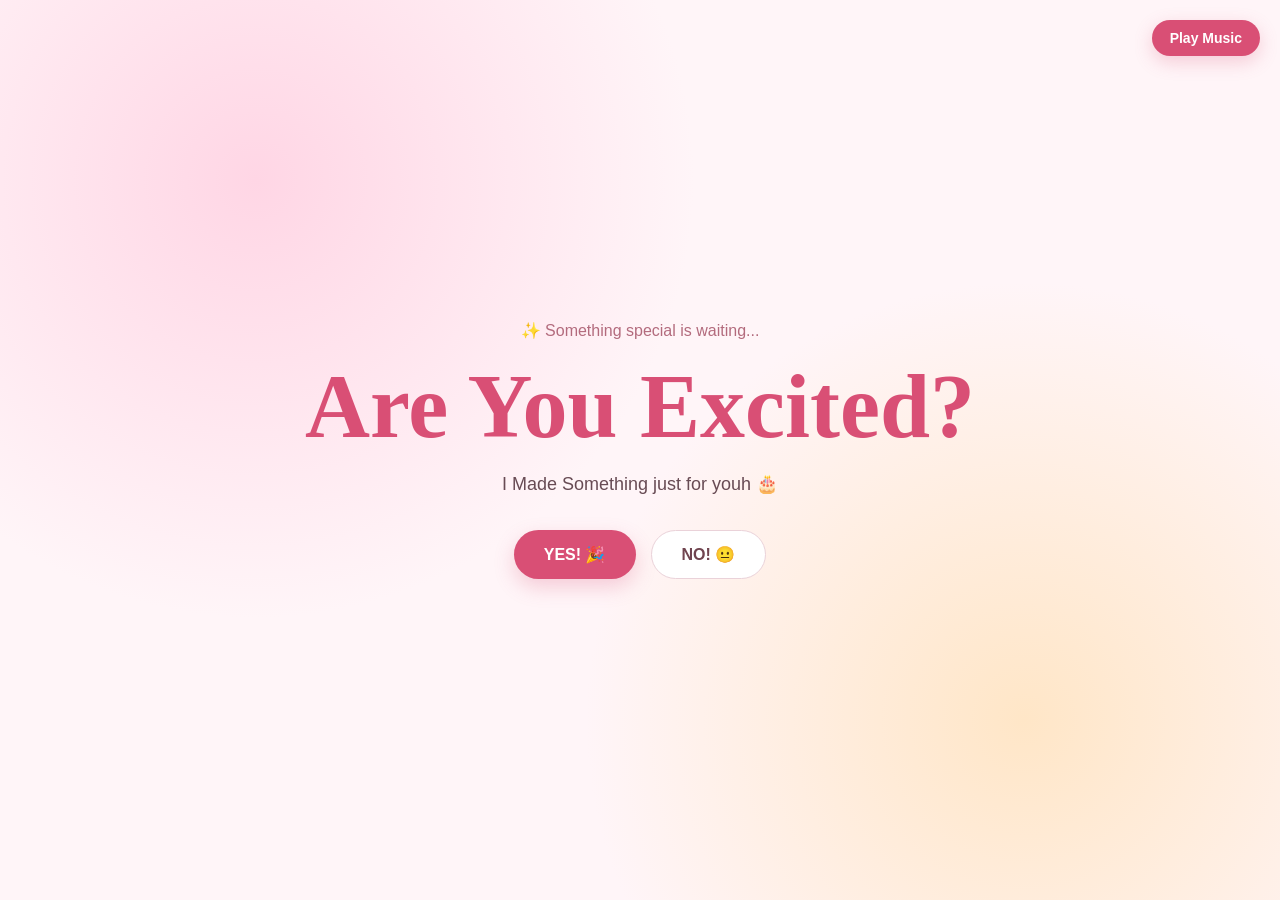
==== html/index.html @ 4cb06261 "Now all the fixxing is done just now work on the working and the problemes" ====
<!DOCTYPE html>
<html lang="en">
<head>
    <meta charset="UTF-8">
    <meta name="viewport" content="width=device-width, initial-scale=1.0">

    <title>Birthday Website 🎂</title>

    <link rel="stylesheet" href="../css/styles.css">
</head>

<body>

    <div class="site-profile">
        <img src="../Imgs/profile.jpg" alt="Profile">
    </div>

    <button id="musicButton">
        Play Music
    </button>

    <div class="intro-screen" id="introScreen">

        <div class="intro-content">

            <p class="intro-small">
                ✨ Something special is waiting...
            </p>

            <h1>
                Are You Excited?
            </h1>

            <p class="intro-question">
                I Made Something just for youh 🎂
            </p>

            <div class="intro-buttons">

                <button id="yesButton">
                    YES! 🎉
                </button>

                <button id="noButton">
                    NO! 😐
                </button>

            </div>

        </div>

    </div>

    <script src="../js/intro.js"></script>

</body>
</html>
---- css/styles.css ----
* {
    margin: 0;
    padding: 0;
    box-sizing: border-box;
}

html {
    scroll-behavior: smooth;
}

body {
    overflow: hidden;
    font-family: Arial, sans-serif;
    color: #392532;

    background:
        radial-gradient(
            circle at 20% 20%,
            rgba(255, 170, 205, .35),
            transparent 30%
        ),
        radial-gradient(
            circle at 80% 30%,
            rgba(190, 170, 255, .3),
            transparent 30%
        ),
        linear-gradient(
            135deg,
            #fff0f7,
            #f4eaff,
            #ffe8f1
        );
}

body.intro-active {
    overflow: hidden;
}

#musicButton {
    position: fixed;

    top: 20px;
    right: 20px;

    z-index: 20000;
    border: none;
    padding: 10px 18px;

    border-radius: 25px;
    background: #d94f75;
    color: white;

    font-size: 14px;
    font-weight: 600;

    cursor: pointer;

    box-shadow: 0 6px 18px rgba(217, 79, 117, 0.25);
    transition:
        transform 0.2s ease,
        background 0.2s ease;
}

#musicButton:hover {
    transform: translateY(-2px);
    background: #c83f65;
}

#musicButton:active {
    transform: scale(0.95);
}

.intro-screen {
    position: fixed;
    inset: 0;
    z-index: 10000;
    overflow: hidden;

    display: flex;
    justify-content: center;
    align-items: center;

    text-align: center;

    background:
        radial-gradient(circle at 20% 20%, #ffd6e5, transparent 35%),
        radial-gradient(circle at 80% 80%, #ffe6c7, transparent 35%),
        #fff5f8;

    transition: opacity 0.8s ease,
        visibility 0.8s ease;
}

.intro-content {
    width: min(90%, 700px);

    animation: introAppear 1.2s ease;
}

.intro-small {
    color: #b36b7d;
    font-size: 16px;
    margin-bottom: 15px;
}

.intro-content h1 {
    font-family: Georgia, Serif;
    font-size: clamp(50px, 9vw, 90px);
    color: #d94f75;
    margin-bottom: 15px;
}

.intro-question {
    font-size: 18px;
    color: #684b54;
    margin-bottom: 35px;
}

.intro-buttons {
    display: flex;
    justify-content: center;
    gap: 15px;
}

.intro-buttons button {
    border: none;
    padding: 14px 30px;

    border-radius: 30px;

    font-size: 16px;
    font-weight: 600;

    cursor: pointer;

    transition: transform 0.25s ease,
        box-shadow 0.25s ease;
}

#yesButton {
    background: #d94f75;
    color: white;
    box-shadow: 0 8px 20px rgba(217, 79, 117, 0.25);
}

#noButton {
    max-width: calc(100vw - 40px);
    box-sizing: border-box;
    white-space: normal;
    background: white;
    color: #70444f;
    border: 1px solid #ead2d9;
    transition:
        left 0.25s ease,
        top 0.25s ease,
        transform 0.2s ease;
}

#noButton.angry {
    animation: angryShake 0.35s ease;
}

@keyframes angryShake {
    0% {
        transform: rotate(0deg);
    }

    25% {
        transform: rotate(-8deg);
    }

    50% {
        transform: rotate(8deg);
    }

    75% {
        transform: rotate(-6deg);
    }

    100% {
        transform: rotate(0deg);
    }
}

.intro-buttons button:hover {
    transform: translateY(-4px);
}

.intro-hidden {
    opacity: 0;
    visibility: hidden;
    pointer-events: none;
}

@keyframes introAppear {
    from {
        opacity: 0;
    }

    to {
        opacity: 1;
    }
}

.site-profile {
    position: fixed;
    top: 20px;
    left: 20px;

    width: 80px;
    height: 80px;

    padding: 3px;

    border-radius: 50%;
    background: white;

    box-shadow: 0 6px 20px rgba(0, 0, 0, 0.15);

    z-index: 9000;

    animation: profileFloat 3s ease-in-out infinite;
}

.site-profile img {
    width: 100%;
    height: 100%;

    display: block;

    object-fit: cover;
    border-radius: 50%;
}

@keyframes profileFloat {

    0%,
    100% {
        transform: translateY(0);
    }

    50% {
        transform: translateY(-4px);
    }
}

/* Puzzle Game */
.game-screen {
    position: fixed;
    inset: 0;

    width: 100%;
    height: 100vh;

    z-index: 9000;

    display: none;

    overflow-y: auto;
    overflow-x: hidden;
}

.game-screen.show-game {
    display: flex;
}

.game-screen {
    min-height: 100vh;
    width: 100%;
    display: none;
    justify-content: center;
    align-items: center;
    padding: 60px 20px;
    text-align: center;

    background:
        radial-gradient(circle at 15% 20%, #ffdce8, transparent 35%),
        radial-gradient(circle at 85% 80%, #ffe8cf, transparent 35%),
        #fff7fa;
}

.game-screen.show-game {
    display: flex;
}

.game-content {
    width: min(92%, 700px);
    margin: auto;

}

.game-content h1 {
    font-family: Georgia, serif;
    color: #d94f75;
    font-size: clamp(38px, 7vw, 65px);
    line-height: 1.1;
    margin-bottom: 15px;
}

.game-instruction {
    color: #684b54;
    font-size: 16px;
    margin-bottom: 30px;
}

/* puzzle Grid */
.puzzle {
    width: min(100%, 560px);
    margin: 30px auto;

    display: grid;
    grid-template-columns: repeat(4, 1fr);
    gap: 14px;

    perspective: 1000px;
}

/* puzzle Card */
.puzzle-card {
    position: relative;

    width: 100%;
    aspect-ratio: 1/1;

    padding: 0;
    border: none;
    border-radius: 16px;

    background: #d94f75;

    cursor: pointer;
    overflow: hidden;
    transform-style: preserve-3d;
    transition:
        transform 0.5s ease,
        box-shadow 0.3s ease;
}

.puzzle-card:hover {
    transform: translateY(-4px);
    box-shadow: 0.3s ease;
}

/* Question Mark?*/
.card-front {
    position: absolute;

    inset: 0;

    display: flex;
    justify-content: center;
    align-items: center;

    color: white;

    font-size: 35px;
    font-weight: 600;

    backface-visibility: hidden;
    z-index: 2;
}

/* Image */
.card-image {

    position: absolute;

    inset: 0;

    width: 100%;
    height: 100%;

    object-fit: cover;

    border-radius: 16px;
    opacity: 0;

    transform: none;
    transition:
        opacity 0.25 ease,
        transform 0.5s ease;
}

/* Flipped card */
.puzzle-card.flipped {
    transform: rotateY(180deg);
}

.puzzle-card.flipped .card-front {
    opacity: 0;
}

.puzzle-card.flipped .card-image {
    opacity: 1;
}

/* Matched card Stay Flipped */
.puzzle-card.matched {
    cursor: default;

    box-shadow:
        0 0 0 3px #d94f75,
        0 10px 25px rgba(217, 79, 117, 0.2);
}

.puzzle-card.matched .card-front {
    opacity: 0;
}

.puzzle-card.matched .card-image {
    opacity: 1;
}

/* Matched Card */
.puzzle-card.matched {
    cursor: default;

    box-shadow:
        0 0 0 3px #d94f75,
        0 10px 25px rgba(217, 79, 117, 0.2);
}

.puzzle-card.matched .card-image {
    opacity: 1;
}

/* Congratulations */
.puzzle-complete {
    margin-top: 30px;

    padding: 25px;

    background:
        rgba(255, 255, 255, 0.8);
    border-radius: 24px;
    box-shadow: 0 15px 40px rgba(100, 50, 65, 0.12);

    animation: puzzleComplete 0.7s ease;

}

.puzzle-complete h2 {
    font-family: Georgia, serif;
    color: #d94f75;
    font-size: 36px;
    margin-bottom: 10px;
}

.puzzle-complete p {
    color: #684b54;
}

/* puzzle Gift */
.game-gift {
    width: 260px;
    height: 260px;

    margin: 25px auto;

    display: flex;
    justify-content: center;
    align-items: center;
    cursor: pointer;
    position: relative;
    transition: transform 0.3s ease;
}

.game-gift.revealed {
    width: 100%;
    height: auto;
    min-height: 0;

    margin: 25px auto;

    display: flex;
    justify-content: center;
    align-items: center;

    cursor: default;
}

.game-gift:hover {
    transform: scale(1.05);
}

.game-gift>img {
    width: 100%;
    height: 100%;

    object-fit: contain;

    display: block;
}

#skipPuzzleButton {
    margin-top: 25px;

    padding: 12px 22px;

    border: none;
    border-radius: 25px;

    background: white;
    color: #d94f75;

    font-size: 15px;
    font-weight: 600;

    cursor: pointer;

    box-shadow: 0 5px 15px rgba(100, 50, 65, 0.12);

    transition: 0.25s ease;
}

#skipPuzzleButton:hover {
    transform: translateY(-3px);
    box-shadow: 0 8px 20px rgba(100, 50, 65, 0.18);
}

/* gift Reveal */
.gift-reveal {
    width: 100%;
    max-width: 500px;

    margin: 0 auto;

    display: flex;
    flex-direction: column;
    align-items: center;
    justify-content: center;

    text-align: center;

    animation: revealAppear 0.8s ease;
}

.gift-reveal h2 {
    width: 100%;

    margin: 0 0 20px;

    font-family: Georgia, serif;
    font-size: 32px;
    line-height: 1.2;

    color: #d94f75;
}

.gift-reveal img {
    width: 240px;
    height: 240px;

    object-fit: cover;

    display: block;

    margin: 0 auto;

    border-radius: 20px;

    box-shadow: 0 10px 25px rgba(100, 50, 65, 0.15);
}

.gift-reveal p {
    margin: 18px 0 0;

    font-size: 19px;
    line-height: 1.4;

    color: #684b54;
}

/* Animations */
@keyframes puzzleComplete {
    from {
        opacity: 0;
        transform: scale(0.8) translateY(20px);
    }

    to {
        opacity: 1;
        transform: scale(1) translateY(0);
    }
}

@keyframes giftFloat {

    0%,
    100% {
        transform: translateY(0);
    }

    50% {
        transform: translateY(-10px);
    }
}



.hero {

    min-height: 100vh;
    padding: 80px 20px;
    display: flex;
    flex-direction: column;
    justify-content: center;
    align-items: center;
    text-align: center;

    background:
        radial-gradient(circle at top left, #ffd6e3, transparent 35%),
        radial-gradient(circle at bottom right, #ffe9c7, transparent 35%),
        #fff5f7;

    position: relative;
    overflow: hidden;
}

.hero::before {
    content: "🎈";
    position: absolute;
    top: 70px;
    left: 10%;
    font-size: 55px;
    animation: float 4s ease-in-out infinite;
}

.hero::after {
    content: "🎈";
    position: absolute;
    top: 120px;
    left: 10%;
    font-size: 45px;
    animation: float 5s ease-in-out infinite;
}

.small-text {
    font-size: 16px;
    color: #a86b7b;
    margin-bottom: 15px;
}

.hero h1 {
    font-family: Georgia, serif;
    font-size: clamp(48px, 5vw, 90px);
    color: #70444f;
    line-height: 1.1;
    margin-bottom: 15px;
}

.hero h2 {
    font-size: 28px;
    color: #70444f;
    margin-bottom: 20px;
}

.intro {
    max-width: 720px;
    font-size: 17px
}

.intro strong {
    color: #d94f75;
    font-size: 22px;
}


/* FORCE SURPRISE BUTTON TO BE VISIBLE */

#surprise-btn {
    display: inline-block !important;
    visibility: visible !important;
    opacity: 1 !important;

    position: relative;
    z-index: 50;

    margin-top: 30px;

    padding: 16px 32px;

    border: none;
    border-radius: 999px;

    color: #ffffff !important;

    background: linear-gradient(
        135deg,
        #e84f7b,
        #b93767
    );

    font-size: 17px;
    font-weight: 800;

    cursor: pointer;

    box-shadow:
        0 10px 30px rgba(185, 55, 103, 0.35);
}

#surprise-button:hover {
    background-color: #c83f65;
    box-shadow: 0 12px 25px rgba(217, 79, 117, 0.35);
    transform: translateY(-4px);
}

#surprise-button:active {
    transform: scale(0.95);

}


.message {
    padding: 90px 20px;
    text-align: center;
    background: white;
}

.message h2,
.memories h2,
.surprise h2 {
    font-family: Georgia, serif;
    font-size: 38px;
    color: #d94f75;
    margin-bottom: 25px;

}

.message-text {
    max-width: 750px;
    margin: auto;
    font-size: 17px;
    color: #684b54;
    white-space: pre-line;
}




.memories {
    padding: 90px 20px;
    text-align: center;
    background: #fff0f4;

}

.memories-gallery {
    max-width: 1050px;
    margin: 45px auto 0;

    display: grid;
    grid-template-columns: repeat(3, 1fr);
    gap: 25px;
}

.memory {
    background: white;
    padding: 12px;
    border-radius: 18px;

    box-shadow: 0 8px 25px rgba (100, 50, 65, 0.10);

    transition: 0.3s ease;

}

.memory:hover {
    transform: translateY(-8px) rotate(-1deg);
}

.memory img {
    width: 100%;
    height: 280px;

    object-fit: cover;

    border-radius: 12px;

    display: block;
}

.memory-caption {
    padding: 15px 8px 8px;
    font-size: 15px;
    color: #70444f;
}




.surprise {
    min-height: 80vh;
    padding: 90px 20px;

    display: flex;
    flex-direction: column;
    justify-content: center;
    align-items: center;

    text-align: center;

    background:
        radial-gradient(circle at center, #ffe1ea, #fff5f7);
}

.gift {
    font-size: 90px;
    margin-bottom: 20px;

    animation: giftBounce 2s ease-in-out infinite;
}

.surprise-text {
    max-width: 750px;
    font-size: 17px;
    color: #684b54;

    white-space: pre-line;

    margin-bottom: 30px;
}

.surprise h3 {
    font-family: georgia, serif;
    font-size: 30px;
    color: #d94f75;
}



.footer {
    padding: 25px 20px;
    text-align: center;
    background: #4a3038;
    color: #ffe8ee;
}

.footer-text {
    font-size: 14px;
}



@keyframes float {
    0% {
        transform: translateY(0);
    }

    50% {
        transform: translateY(-20px);
    }

    100% {
        transform: translateY(0);
    }
}

@keyframes giftBounce {
    0% {
        transform: translateY(0) rotate(0deg);
    }

    50% {
        transform: translateY(-12px) rotate(3deg);
    }

    100% {
        transform: translateY(0) rotate(0deg);
    }
}

/* ONE MORE SURPRISE BUTTON */

.cake-button {
    display: block;
    margin: 25px auto 10px;

    padding: 14px 30px;

    border: none;
    border-radius: 30px;

    background: linear-gradient(135deg, #d94f75, #e96b8b);

    color: white;

    font-family: Arial, sans-serif;
    font-size: 17px;
    font-weight: bold;

    cursor: pointer;

    box-shadow: 0 8px 20px rgba(217, 79, 117, 0.25);

    transition: transform 0.2s ease,
        box-shadow 0.2s ease;
}

.cake-button:hover {
    transform: translateY(-3px) scale(1.03);

    box-shadow: 0 12px 25px rgba(217, 79, 117, 0.35);
}

.cake-button:active {
    transform: scale(0.95);
}

/* ========================================
   CAKE SURPRISE PAGE
======================================== */

.cake-page {
    position: fixed;
    inset: 0;

    width: 100%;
    height: 100vh;

    display: none;

    z-index: 15000;

    overflow: hidden;

    background:
        radial-gradient(circle at 20% 20%, #ffd6e5, transparent 35%),
        radial-gradient(circle at 80% 80%, #ffe6c7, transparent 35%),
        #fff5f8;

    text-align: center;
}

.cake-page.cake-page-open {
    display: flex !important;
    justify-content: center;
    align-items: center;
}

.cake-page-content {
    width: min(95%, 700px);
    max-height: 100vh;

    padding: 50px 20px;

    display: flex;
    flex-direction: column;
    align-items: center;
    justify-content: center;
}

.cake-page h1 {
    font-family: Georgia, serif;
    color: #d94f75;
    font-size: clamp(38px, 6vw, 60px);
    margin-bottom: 5px;
}

.cake-small {
    color: #b36b7d;
    font-size: 15px;
}

.cake-instruction {
    color: #684b54;
    margin-bottom: 5px;
}

.cake-close {
    position: absolute;

    top: 20px;
    right: 20px;

    width: 45px;
    height: 45px;

    border: none;
    border-radius: 50%;

    background: #d94f75;
    color: white;

    font-size: 22px;
    font-weight: bold;

    cursor: pointer;

    z-index: 20;
}

/* ========================================
   REALISTIC MULTI-PIECE CAKE
======================================== */

.cake-area {
    position: relative;

    width: 500px;
    height: 390px;

    margin: 10px auto 0;

    display: flex;
    justify-content: center;
    align-items: flex-end;

    cursor: default;
}


/* ========================================
   MAIN CAKE
======================================== */

.cake {
    position: relative;

    width: 380px;
    height: 300px;

    margin: auto;
}


/* ========================================
   CAKE PLATE
======================================== */

.cake-plate {
    position: absolute;

    left: 50%;
    bottom: 0;

    width: 400px;
    height: 45px;

    transform: translateX(-50%);

    border-radius: 50%;

    background:
        linear-gradient(180deg,
            #ffffff,
            #e5e5e5);

    box-shadow:
        0 12px 20px rgba(80, 50, 60, 0.18);

    z-index: 1;
}


/* ========================================
   CAKE BODY
======================================== */

.cake-body {
    position: absolute;

    left: 40px;
    bottom: 40px;

    width: 300px;
    height: 180px;

    border-radius:
        20px 20px 30px 30px;

    background:
        linear-gradient(90deg,
            #c95773,
            #ed9aae 35%,
            #f3aabd 65%,
            #c95773);

    border: 4px solid #b84766;

    overflow: visible;

    z-index: 4;
}


/* ========================================
   CAKE LAYERS
======================================== */

.cake-layer {
    position: absolute;

    left: 0;

    width: 100%;
    height: 45px;

    background:
        linear-gradient(180deg,
            #fffafa,
            #ffe3ea);

    border-top: 3px solid #ffffff;
    border-bottom: 3px solid #e7a0b1;
}

.cake-layer-1 {
    top: 48px;
}

.cake-layer-2 {
    top: 112px;
}


/* ========================================
   CAKE TOP
======================================== */

.cake-top {
    position: absolute;

    left: 35px;
    bottom: 195px;

    width: 310px;
    height: 85px;

    border-radius: 50%;

    background:
        radial-gradient(ellipse at 45% 35%,
            #ffffff,
            #ffd8e3 55%,
            #e99aad);

    border: 5px solid #b84766;

    z-index: 8;

    box-shadow:
        inset 0 -12px 20px rgba(190, 80, 110, 0.18);
}


/* ========================================
   CREAM DECORATION
======================================== */

.cream {
    position: absolute;

    width: 42px;
    height: 42px;

    border-radius: 50%;

    background:
        radial-gradient(circle at 35% 30%,
            #ffffff,
            #ffe9ef);

    box-shadow:
        0 4px 8px rgba(100, 50, 60, 0.12);
}

.cream-1 {
    left: 50px;
    top: 20px;
}

.cream-2 {
    left: 135px;
    top: 10px;
}

.cream-3 {
    right: 45px;
    top: 22px;
}


/* ========================================
   CAKE PIECES
======================================== */

.cake-piece {
    position: absolute;

    width: 96px;
    height: 160px;

    padding: 0;

    border: 0;

    background:
        linear-gradient(90deg,
            #c65372,
            #e88da3,
            #f1a8ba);

    border-right: 3px solid #b84766;

    cursor: pointer;

    transition:
        transform 0.25s ease,
        opacity 0.35s ease;

    z-index: 15;
}


/* Cream on each piece */

.cake-piece span {
    position: absolute;

    top: 0;
    left: 0;

    width: 100%;
    height: 42px;

    background:
        linear-gradient(180deg,
            #ffffff,
            #ffe1e9);

    border-radius:
        0 0 18px 18px;
}


/* ========================================
   PIECE POSITIONS
======================================== */

.piece-1 {
    left: 0;
    top: 10px;
}

.piece-2 {
    left: 50px;
    top: 10px;
}

.piece-3 {
    left: 100px;
    top: 10px;
}

.piece-4 {
    left: 150px;
    top: 10px;
}

.piece-5 {
    left: 200px;
    top: 10px;
}

.piece-6 {
    left: 250px;
    top: 10px;
}


/* ========================================
   PIECE HOVER
======================================== */

.cake-piece:hover {
    transform: translateY(-8px);

    filter: brightness(1.06);
}


/* ========================================
   EATEN PIECE
======================================== */

.cake-piece.eaten {
    pointer-events: none;

    animation:
        cakePieceBreak 0.65s ease-out forwards;
}


@keyframes cakePieceBreak {

    0% {
        transform:
            translate(0, 0) rotate(0deg) scale(1);

        opacity: 1;
    }

    35% {
        transform:
            translate(10px, -20px) rotate(8deg) scale(1.05);

        opacity: 1;
    }

    100% {
        transform:
            translate(100px, 150px) rotate(35deg) scale(0.6);

        opacity: 0;
    }
}


/* ========================================
   CANDLE
======================================== */

.cake-candle {
    position: absolute;

    left: 50%;
    bottom: 275px;

    width: 22px;
    height: 70px;

    transform: translateX(-50%);

    border-radius: 8px;

    background:
        repeating-linear-gradient(45deg,
            #d94f75 0 8px,
            #ffffff 8px 16px);

    z-index: 12;
}


.candle-flame {
    position: absolute;

    left: 50%;
    top: -35px;

    width: 24px;
    height: 34px;

    transform:
        translateX(-50%) rotate(-45deg);

    border-radius:
        50% 50% 50% 0;

    background:
        linear-gradient(135deg,
            #fff176,
            #ff9800);

    box-shadow:
        0 0 18px #ffc107;

    animation:
        candleFlicker 0.6s infinite alternate;
}


@keyframes candleFlicker {

    from {
        transform:
            translateX(-50%) rotate(-45deg) scale(1);
    }

    to {
        transform:
            translateX(-50%) rotate(-45deg) scale(1.15);
    }
}


/* ========================================
   BREAKING PARTICLES
======================================== */

.cake-particle {
    position: fixed;

    width: 9px;
    height: 9px;

    z-index: 30000;

    pointer-events: none;

    image-rendering: pixelated;

    background: #9b5b35;

    box-shadow:
        inset 2px 2px 0 #c08055,
        inset -2px -2px 0 #704025;

    animation:
        cakeParticleBreak 0.8s cubic-bezier(.15, .8, .25, 1) forwards;
}


@keyframes cakeParticleBreak {

    0% {
        transform:
            translate(0, 0) rotate(0deg) scale(1);

        opacity: 1;
    }

    100% {
        transform:
            translate(var(--x), var(--y)) rotate(var(--rotate)) scale(0.5);

        opacity: 0;
    }
}


/* ========================================
   CAKE MESSAGE
======================================== */

.cake-message {
    margin-top: 5px;

    color: #684b54;

    font-size: 18px;

    font-weight: 600;
}
 /* Styling of forward button */
 .more-forward-button {
    display: none !important;

    margin:  25px auto 10px;

    padding: none;

    border-radius: 999px;
    background: linear-gradient(
        135deg,
        #d94f75,
        #ef7895
    );

    color: #ffffff;

    font-family: inherit;
    font-size: 17px;
    font-weight: 700;

    cursor: pointer;

    box-shadow:
        0 8px 20px rgba(217, 79, 117, 0.25);

    transition:
        transform 0.25s ease,
        box-shadow 0.25s ease;
}

/* JavaScript adds .show after all pieces are eaten */

.more-forward-button.show {
    display: block !important;

    animation: moreForwardAppear 0.6s ease forwards;
}

.more-forward-button:hover {
    transform: translateY(-4px) scale(1.04);

    box-shadow:
        0 12px 28px rgba(217, 79, 117, 0.35);
}

.more-forward-button:active {
    transform: scale(0.96);
}

@keyframes moreForwardAppear {

    from {
        opacity: 0;
        transform: translateY(20px) scale(0.95);
    }

    to {
        opacity: 1;
        transform: translateY(0) scale(1);
    }
}

/* ========================================
   MORE FORWARD / SCRATCH PAGE
======================================== */

.scratch-page {
    position: fixed;
    inset: 0;

    width: 100%;
    height: 100vh;

    display: none;

    z-index: 20000;

    overflow: hidden;

    background:
        radial-gradient(
            circle at 20% 20%,
            rgba(255, 190, 215, 0.65),
            transparent 35%
        ),
        radial-gradient(
            circle at 80% 75%,
            rgba(255, 220, 190, 0.6),
            transparent 35%
        ),
        linear-gradient(
            135deg,
            #fff5f8,
            #ffe8f0,
            #fff7ed
        );
}


/* OPEN PAGE */

.scratch-page.scratch-page-open {
    display: flex;

    justify-content: center;
    align-items: center;

    animation: scratchPageIn 0.8s ease;
}


@keyframes scratchPageIn {

    from {
        opacity: 0;
        transform: scale(1.04);
    }

    to {
        opacity: 1;
        transform: scale(1);
    }
}


/* ========================================
   FLOATING BACKGROUND EFFECTS
======================================== */

.scratch-page::before,
.scratch-page::after {
    content: "✦";

    position: absolute;

    font-size: 80px;

    color: rgba(217, 79, 117, 0.12);

    animation: floatingStar 5s ease-in-out infinite;
}

.scratch-page::before {
    top: 15%;
    left: 12%;
}

.scratch-page::after {
    content: "♡";

    right: 12%;
    bottom: 15%;

    font-size: 100px;

    animation-delay: 1.5s;
}


@keyframes floatingStar {

    0%,
    100% {
        transform:
            translateY(0)
            rotate(0deg);

        opacity: 0.35;
    }

    50% {
        transform:
            translateY(-25px)
            rotate(15deg);

        opacity: 0.8;
    }
}


/* ========================================
   CONTENT
======================================== */

.scratch-content {
    position: relative;

    width: min(90%, 700px);

    text-align: center;

    z-index: 2;

    animation: scratchContentIn 1s ease;
}


@keyframes scratchContentIn {

    from {
        opacity: 0;
        transform: translateY(25px);
    }

    to {
        opacity: 1;
        transform: translateY(0);
    }
}


.scratch-small {
    color: #c46a82;

    font-size: 16px;

    margin-bottom: 8px;
}


.scratch-content h1 {
    margin: 0 0 10px;

    color: #d94f75;

    font-family: Georgia, serif;

    font-size: clamp(42px, 7vw, 68px);
}


.scratch-instruction {
    color: #684b54;

    font-size: 18px;

    margin-bottom: 30px;
}


/* ========================================
   SCRATCH CARD
======================================== */

.scratch-card {
    position: relative;

    width: min(90vw, 500px);
    height: 280px;

    margin: auto;

    border-radius: 30px;

    overflow: hidden;

    background:
        linear-gradient(
            135deg,
            #ffffff,
            #fff0f5
        );

    box-shadow:
        0 20px 50px rgba(120, 60, 80, 0.18);

    border: 2px solid rgba(217, 79, 117, 0.18);
}


/* ========================================
   HIDDEN MESSAGE
======================================== */

.hidden-message {
    position: absolute;

    inset: 0;

    display: flex;

    flex-direction: column;

    justify-content: center;

    align-items: center;

    padding: 30px;

    text-align: center;
}


.hidden-message h2 {
    color: #d94f75;

    font-family: Georgia, serif;

    font-size: 34px;

    margin-bottom: 15px;
}


.hidden-message p {
    color: #684b54;

    font-size: 17px;

    line-height: 1.6;

    margin: 5px 0;
}


/* ========================================
   SCRATCH CANVAS
======================================== */

#scratchCanvas {
    position: absolute;

    inset: 0;

    width: 100%;
    height: 100%;

    cursor: crosshair;

    touch-action: none;

    z-index: 5;
}
/* ================================
   CAKE - MORE FORWARD BUTTON
================================ */

#moreForwardButton {
    display: none;

    margin: 30px auto 0;

    padding: 12px 24px;

    border: 2px solid #d94f75;
    border-radius: 999px;

    background: linear-gradient(
        135deg,
        #e85b82,
        #d43f6b
    );

    color: white;

    font-family: inherit;
    font-size: 17px;
    font-weight: 700;

    cursor: pointer;

    box-shadow:
        0 8px 25px rgba(217, 79, 117, 0.30);

    transition:
        transform 0.25s ease,
        box-shadow 0.25s ease,
        filter 0.25s ease;
}


/* When JavaScript adds .show */

#moreForwardButton.show {
    display: inline-flex;

    align-items: center;
    justify-content: center;

    animation:
        moreForwardAppear 0.7s ease forwards;
}


/* Hover */

#moreForwardButton:hover {
    transform:
        translateY(-4px)
        scale(1.04);

    box-shadow:
        0 14px 35px rgba(217, 79, 117, 0.40);

    filter: brightness(1.05);
}


/* Click */

#moreForwardButton:active {
    transform:
        translateY(0)
        scale(0.96);
}


/* Entrance */

@keyframes moreForwardAppear {

    from {
        opacity: 0;
        transform:
            translateY(20px)
            scale(0.85);
    }

    to {
        opacity: 1;
        transform:
            translateY(0)
            scale(1);
    }
}

/* ================================
   PHONE
================================ */

@media (max-width: 550px) {

    .site-profile {
        width: 52px;
        height: 52px;
        top: 15px;
        left: 15px;
    }

    .game-screen {
        padding: 45px 15px;
    }

    .game-content {
        width: 94%;
    }

    .game-content h1 {
        font-size: 40px;
    }

    .game-instruction {
        font-size: 14px;
        margin-bottom: 20px;
    }

    .puzzle {
        grid-template-columns: repeat(3, 1fr);
        gap: 10px;
        margin-top: 25px;
    }

    .puzzle-card {
        border-radius: 12px;
    }

    .card-image {
        border-radius: 12px;
    }

    .card-front {
        font-size: 27px;
    }

    .puzzle-complete {
        padding: 20px;
    }

    .puzzle-complete h2 {
        width: 210px;
        height: 210px;

        margin: 20px auto;

    }


    @keyframes surpriseButtonAppear {
        from {
            opacity: 0;
            transform: translateY(15px);
        }

        to {
            opacity: 1;
            transform: translateY(0);
        }
    }

    .gift-reveal h2 {
        font-size: 24px;
    }

    .gift-reveal img {
        width: 180px;
        height: 180px;
    }

    .game-gift {
        font-size: 65px;
    }

    .cake-area {
        transform: scale(0.78);

        margin-top: -20px;
        margin-bottom: -20px;
    }

    .cake-page h1 {
        font-size: 38px;
    }

    .cake-close {
        top: 15px;
        right: 15px;
    }
.scratch-content {
        width: 94%;
    }

    .scratch-content h1 {
        font-size: 42px;
    }

    .scratch-instruction {
        font-size: 16px;
    }

    .scratch-card {
        width: 90vw;
        height: 250px;
    }

    .hidden-message h2 {
        font-size: 28px;
    }

    .hidden-message p {
        font-size: 15px;
    }

.hero {
    min-height: 100vh;
    padding: 60px 18px;
}

.hero h1 {
    font-size: 48px;
}

.hero h2 {
    font-size: 23px;
}

/* FINAL INTRO SCREEN FIX */

.intro-screen {
    position: fixed !important;
    inset: 0 !important;

    width: 100vw !important;
    max-width: none !important;

    height: 100vh !important;

    z-index: 10000 !important;
}

.intro-content {
    width: 90%;
    max-width: 90vh;
}

.intro-content h1 {
    font-size: 48px;
}

.intro-question {
    font-size: 16px;
}

.intro-buttons {
    gap: 10px;
}

.intro-buttons button {
    padding: 12px 24px;
    font-size: 14px;
}

.intro {
    font-size: 15px;
}

.message,
.memories,
.surprise {
    padding: 65px 18px;
}

.message h2,
.memories h2,
.surprise h2 {
    font-size: 31px;
}

.memories-gallery {
    grid-template-columns: 1fr;
    gap: 20px;
}

.memory img {
    height: 300px;
}

.gift {
    font-size: 75px;
}

.surprise h3 {
    font-size: 25px;
}
}
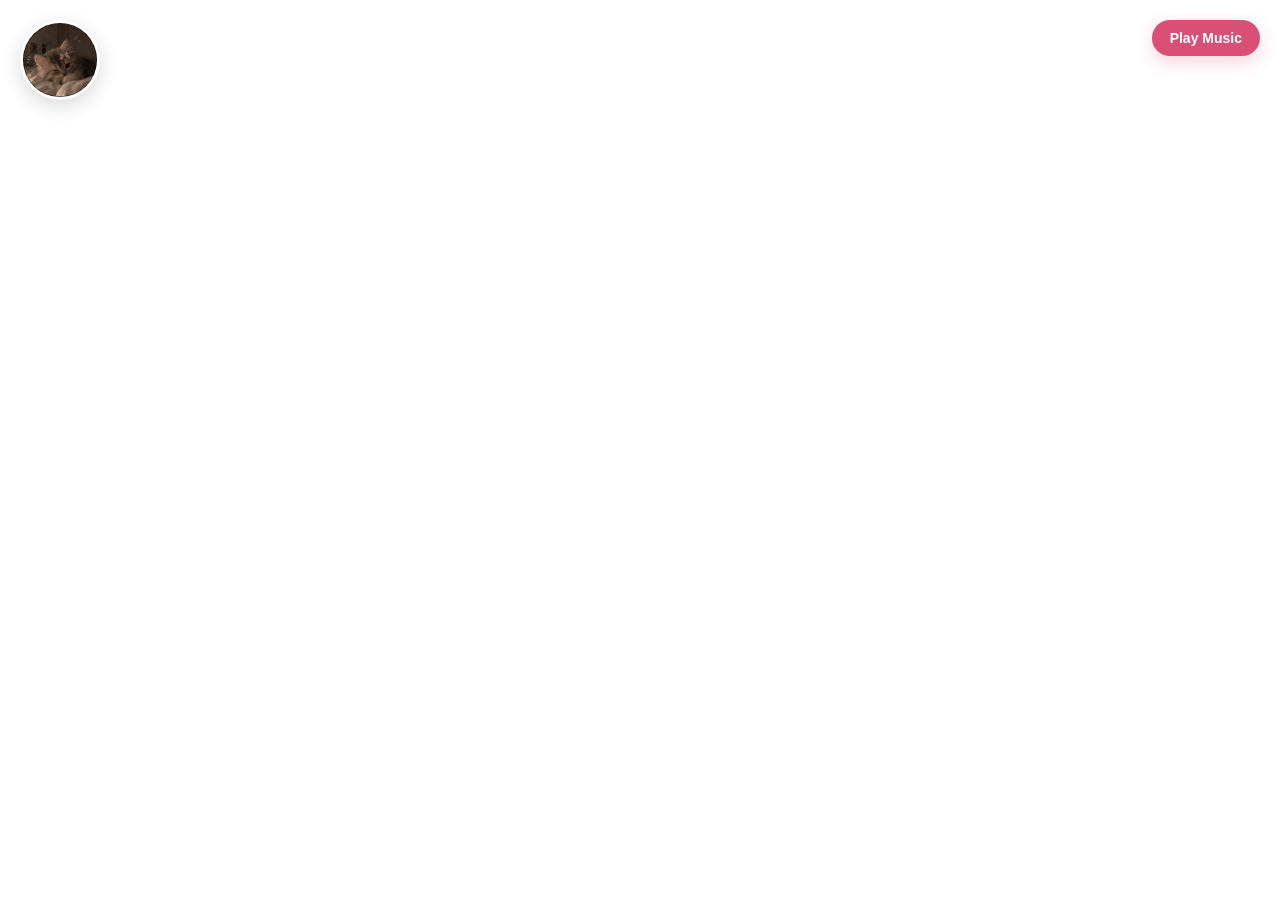
==== commit 9d36c66e: "SCrath page position fixed" ====
--- a/html/index.html
+++ b/html/index.html
@@ -18,40 +18,5 @@
     <button id="musicButton">
         Play Music
     </button>
-
-    <div class="intro-screen" id="introScreen">
-
-        <div class="intro-content">
-
-            <p class="intro-small">
-                ✨ Something special is waiting...
-            </p>
-
-            <h1>
-                Are You Excited?
-            </h1>
-
-            <p class="intro-question">
-                I Made Something just for youh 🎂
-            </p>
-
-            <div class="intro-buttons">
-
-                <button id="yesButton">
-                    YES! 🎉
-                </button>
-
-                <button id="noButton">
-                    NO! 😐
-                </button>
-
-            </div>
-
-        </div>
-
-    </div>
-
-    <script src="../js/intro.js"></script>
-
 </body>
 </html>
--- a/css/styles.css
+++ b/css/styles.css
@@ -32,6 +32,18 @@
         );
 }
 
+
+
+    .hidden-message {
+
+        display: flex;
+        align-items: center;
+        justify-content: center;
+         width: 600px;
+        height: 300px;
+        flex-direction: column;
+    }
+
 body.intro-active {
     overflow: hidden;
 }
@@ -1507,55 +1519,6 @@
     }
 }
 
-/* ========================================
-   MORE FORWARD / SCRATCH PAGE
-======================================== */
-
-.scratch-page {
-    position: fixed;
-    inset: 0;
-
-    width: 100%;
-    height: 100vh;
-
-    display: none;
-
-    z-index: 20000;
-
-    overflow: hidden;
-
-    background:
-        radial-gradient(
-            circle at 20% 20%,
-            rgba(255, 190, 215, 0.65),
-            transparent 35%
-        ),
-        radial-gradient(
-            circle at 80% 75%,
-            rgba(255, 220, 190, 0.6),
-            transparent 35%
-        ),
-        linear-gradient(
-            135deg,
-            #fff5f8,
-            #ffe8f0,
-            #fff7ed
-        );
-}
-
-
-/* OPEN PAGE */
-
-.scratch-page.scratch-page-open {
-    display: flex;
-
-    justify-content: center;
-    align-items: center;
-
-    animation: scratchPageIn 0.8s ease;
-}
-
-
 @keyframes scratchPageIn {
 
     from {
@@ -1624,160 +1587,6 @@
     }
 }
 
-
-/* ========================================
-   CONTENT
-======================================== */
-
-.scratch-content {
-    position: relative;
-
-    width: min(90%, 700px);
-
-    text-align: center;
-
-    z-index: 2;
-
-    animation: scratchContentIn 1s ease;
-}
-
-
-@keyframes scratchContentIn {
-
-    from {
-        opacity: 0;
-        transform: translateY(25px);
-    }
-
-    to {
-        opacity: 1;
-        transform: translateY(0);
-    }
-}
-
-
-.scratch-small {
-    color: #c46a82;
-
-    font-size: 16px;
-
-    margin-bottom: 8px;
-}
-
-
-.scratch-content h1 {
-    margin: 0 0 10px;
-
-    color: #d94f75;
-
-    font-family: Georgia, serif;
-
-    font-size: clamp(42px, 7vw, 68px);
-}
-
-
-.scratch-instruction {
-    color: #684b54;
-
-    font-size: 18px;
-
-    margin-bottom: 30px;
-}
-
-
-/* ========================================
-   SCRATCH CARD
-======================================== */
-
-.scratch-card {
-    position: relative;
-
-    width: min(90vw, 500px);
-    height: 280px;
-
-    margin: auto;
-
-    border-radius: 30px;
-
-    overflow: hidden;
-
-    background:
-        linear-gradient(
-            135deg,
-            #ffffff,
-            #fff0f5
-        );
-
-    box-shadow:
-        0 20px 50px rgba(120, 60, 80, 0.18);
-
-    border: 2px solid rgba(217, 79, 117, 0.18);
-}
-
-
-/* ========================================
-   HIDDEN MESSAGE
-======================================== */
-
-.hidden-message {
-    position: absolute;
-
-    inset: 0;
-
-    display: flex;
-
-    flex-direction: column;
-
-    justify-content: center;
-
-    align-items: center;
-
-    padding: 30px;
-
-    text-align: center;
-}
-
-
-.hidden-message h2 {
-    color: #d94f75;
-
-    font-family: Georgia, serif;
-
-    font-size: 34px;
-
-    margin-bottom: 15px;
-}
-
-
-.hidden-message p {
-    color: #684b54;
-
-    font-size: 17px;
-
-    line-height: 1.6;
-
-    margin: 5px 0;
-}
-
-
-/* ========================================
-   SCRATCH CANVAS
-======================================== */
-
-#scratchCanvas {
-    position: absolute;
-
-    inset: 0;
-
-    width: 100%;
-    height: 100%;
-
-    cursor: crosshair;
-
-    touch-action: none;
-
-    z-index: 5;
-}
 /* ================================
    CAKE - MORE FORWARD BUTTON
 ================================ */
@@ -1870,6 +1679,881 @@
             scale(1);
     }
 }
+/* FINAL MESSAGE REVEAL */
+
+.final-message {
+    opacity: 0;
+    visibility: hidden;
+    pointer-events: none;
+    transform: translateY(20px);
+    transition:
+        opacity 0.6s ease,
+        transform 0.6s ease,
+        visibility 0.6s ease;
+}
+
+.prank-content.revealed .final-message {
+    opacity: 1;
+    visibility: visible;
+    pointer-events: auto;
+    transform: translateY(0);
+}
+/* ==================================================
+   ULTIMATE BIRTHDAY PAGE
+================================================== */
+
+.birthday-page {
+    position: relative;
+    min-height: 100vh;
+    overflow: hidden;
+
+    background:
+        radial-gradient(
+            circle at 10% 10%,
+            rgba(255, 170, 205, 0.45),
+            transparent 30%
+        ),
+        radial-gradient(
+            circle at 90% 20%,
+            rgba(190, 170, 255, 0.35),
+            transparent 30%
+        ),
+        radial-gradient(
+            circle at 50% 90%,
+            rgba(255, 210, 160, 0.35),
+            transparent 35%
+        ),
+        #fff7fb;
+}
+
+
+/* ==================================================
+   HERO
+================================================== */
+
+.birthday-page .hero {
+    position: relative;
+
+    min-height: 100vh;
+
+    display: flex;
+    flex-direction: column;
+
+    justify-content: center;
+    align-items: center;
+
+    text-align: center;
+
+    padding: 100px 25px;
+
+    z-index: 2;
+}
+
+
+/* Hero entrance */
+
+.birthday-page .hero .intro {
+    max-width: 850px;
+
+    font-size: clamp(18px, 2vw, 23px);
+    line-height: 1.8;
+
+    color: #49333e;
+
+    animation:
+        birthdayHeroIn 1.4s cubic-bezier(.2,.8,.2,1)
+        both;
+}
+
+
+@keyframes birthdayHeroIn {
+
+    from {
+        opacity: 0;
+        transform:
+            translateY(70px)
+            scale(.92);
+        filter: blur(8px);
+    }
+
+    to {
+        opacity: 1;
+        transform:
+            translateY(0)
+            scale(1);
+        filter: blur(0);
+    }
+}
+
+
+/* Best friend title */
+
+.birthday-page .intro strong {
+
+    display: inline-block;
+
+    font-size: clamp(35px, 6vw, 70px);
+
+    background:
+        linear-gradient(
+            90deg,
+            #d94f75,
+            #ff6f9f,
+            #9d63ff,
+            #d94f75
+        );
+
+    background-size: 300% auto;
+
+    -webkit-background-clip: text;
+    background-clip: text;
+
+    color: transparent;
+
+    animation:
+        birthdayGradient 5s linear infinite,
+        titleFloat 3s ease-in-out infinite;
+}
+
+
+@keyframes birthdayGradient {
+
+    to {
+        background-position: 300% center;
+    }
+}
+
+
+@keyframes titleFloat {
+
+    0%,
+    100% {
+        transform: translateY(0);
+    }
+
+    50% {
+        transform: translateY(-10px);
+    }
+}
+
+
+/* ==================================================
+   SURPRISE BUTTON
+================================================== */
+
+#surprise-button {
+
+    position: relative;
+
+    margin-top: 45px;
+
+    padding: 18px 38px;
+
+    border: none;
+    border-radius: 999px;
+
+    background:
+        linear-gradient(
+            135deg,
+            #d94f75,
+            #ff6b9d,
+            #8f63ff
+        );
+
+    background-size: 200% 200%;
+
+    color: white;
+
+    font-size: 18px;
+    font-weight: 700;
+
+    cursor: pointer;
+
+    box-shadow:
+        0 15px 35px rgba(217, 79, 117, .25),
+        0 0 0 0 rgba(255, 105, 160, .4);
+
+    animation:
+        buttonGradient 4s ease infinite,
+        buttonPulse 2.5s infinite;
+
+    transition:
+        transform .3s ease,
+        box-shadow .3s ease;
+}
+
+
+@keyframes buttonGradient {
+
+    0% {
+        background-position: 0% 50%;
+    }
+
+    50% {
+        background-position: 100% 50%;
+    }
+
+    100% {
+        background-position: 0% 50%;
+    }
+}
+
+
+@keyframes buttonPulse {
+
+    0% {
+        box-shadow:
+            0 15px 35px rgba(217,79,117,.25),
+            0 0 0 0 rgba(255,105,160,.35);
+    }
+
+    70% {
+        box-shadow:
+            0 15px 35px rgba(217,79,117,.25),
+            0 0 0 18px rgba(255,105,160,0);
+    }
+
+    100% {
+        box-shadow:
+            0 15px 35px rgba(217,79,117,.25),
+            0 0 0 0 rgba(255,105,160,0);
+    }
+}
+
+
+#surprise-button:hover {
+
+    transform:
+        translateY(-7px)
+        scale(1.06);
+
+    box-shadow:
+        0 22px 45px rgba(217,79,117,.35);
+}
+
+
+#surprise-button:active {
+
+    transform:
+        translateY(-2px)
+        scale(.96);
+}
+
+
+/* ==================================================
+   SECTIONS
+================================================== */
+
+.birthday-page .message,
+.birthday-page .memories,
+.birthday-page .surprise {
+
+    position: relative;
+
+    padding:
+        120px 25px;
+
+    text-align: center;
+
+    overflow: hidden;
+}
+
+
+.birthday-page .message {
+
+    background:
+        linear-gradient(
+            135deg,
+            #fff0f6,
+            #f5efff
+        );
+}
+
+
+.birthday-page .memories {
+
+    background:
+        linear-gradient(
+            135deg,
+            #fff7ed,
+            #fff0f7
+        );
+}
+
+
+.birthday-page .surprise {
+
+    min-height: 80vh;
+
+    display: flex;
+    flex-direction: column;
+
+    justify-content: center;
+    align-items: center;
+
+    background:
+        radial-gradient(
+            circle at center,
+            #ffe0ed,
+            #f1e7ff 60%,
+            #fff7fb
+        );
+}
+
+
+/* ==================================================
+   SECTION TITLES
+================================================== */
+
+.birthday-page .message h2,
+.birthday-page .memories h2,
+.birthday-page .surprise h2 {
+
+    font-size: clamp(32px, 5vw, 58px);
+
+    margin-bottom: 35px;
+
+    color: #d94f75;
+
+    animation:
+        titleFloat 4s ease-in-out infinite;
+}
+
+
+.message-text {
+
+    max-width: 800px;
+
+    margin: auto;
+
+    font-size: 19px;
+
+    line-height: 1.9;
+
+    color: #5d4650;
+}
+
+
+/* ==================================================
+   MEMORY CARDS
+================================================== */
+
+.memories-gallery {
+
+    max-width: 1100px;
+
+    margin: 50px auto 0;
+
+    display: grid;
+
+    grid-template-columns:
+        repeat(3, 1fr);
+
+    gap: 30px;
+}
+
+
+.memory {
+
+    position: relative;
+
+    overflow: hidden;
+
+    border-radius: 25px;
+
+    background: rgba(255,255,255,.7);
+
+    padding: 12px;
+
+    box-shadow:
+        0 20px 50px rgba(80,40,60,.12);
+
+    transition:
+        transform .5s cubic-bezier(.2,.8,.2,1),
+        box-shadow .5s ease;
+}
+
+
+.memory:hover {
+
+    transform:
+        translateY(-15px)
+        rotate(-1deg)
+        scale(1.03);
+
+    box-shadow:
+        0 30px 70px rgba(80,40,60,.2);
+}
+
+
+.memory:nth-child(2):hover {
+
+    transform:
+        translateY(-15px)
+        rotate(1deg)
+        scale(1.03);
+}
+
+
+.memory img {
+
+    width: 100%;
+
+    height: 330px;
+
+    object-fit: cover;
+
+    display: block;
+
+    border-radius: 18px;
+
+    transition:
+        transform .7s ease;
+}
+
+
+.memory:hover img {
+
+    transform: scale(1.08);
+}
+
+
+.memory-caption {
+
+    padding: 15px 10px 8px;
+
+    font-size: 16px;
+
+    color: #684b54;
+
+    line-height: 1.5;
+}
+
+
+/* ==================================================
+   FINAL SURPRISE
+================================================== */
+
+.birthday-page .surprise {
+
+    border-top:
+        1px solid rgba(217,79,117,.12);
+}
+
+
+.birthday-page .surprise .game-gift {
+
+    font-size: 100px;
+
+    animation:
+        giftBounce 2s ease-in-out infinite;
+
+    filter:
+        drop-shadow(
+            0 20px 20px rgba(217,79,117,.2)
+        );
+}
+
+
+.birthday-page .surprise h3 {
+
+    font-size: clamp(25px, 4vw, 42px);
+
+    color: #d94f75;
+
+    animation:
+        titleFloat 3s ease-in-out infinite;
+}
+
+
+.surprise-text {
+
+    max-width: 750px;
+
+    font-size: 19px;
+
+    line-height: 1.8;
+
+    color: #684b54;
+}
+
+
+/* ==================================================
+   FLOATING EFFECTS
+================================================== */
+
+.birthday-effects {
+
+    position: fixed;
+
+    inset: 0;
+
+    pointer-events: none;
+
+    overflow: hidden;
+
+    z-index: 1;
+}
+
+
+.floating-heart {
+
+    position: absolute;
+
+    bottom: -60px;
+
+    font-size: 20px;
+
+    opacity: .7;
+
+    animation:
+        heartFloat linear forwards;
+}
+
+
+@keyframes heartFloat {
+
+    from {
+        transform:
+            translateY(0)
+            rotate(0deg);
+        opacity: 0;
+    }
+
+    15% {
+        opacity: .8;
+    }
+
+    to {
+        transform:
+            translateY(-120vh)
+            rotate(360deg);
+        opacity: 0;
+    }
+}
+
+
+.floating-star {
+
+    position: absolute;
+
+    color: #d94f75;
+
+    animation:
+        starTwinkle 2s ease-in-out infinite;
+}
+
+
+@keyframes starTwinkle {
+
+    0%,
+    100% {
+        opacity: .2;
+        transform: scale(.7);
+    }
+
+    50% {
+        opacity: 1;
+        transform: scale(1.3);
+    }
+}
+
+
+/* ==================================================
+   SCROLL REVEAL
+================================================== */
+
+.message,
+.memories,
+.surprise {
+
+    opacity: 0;
+
+    transform: translateY(80px);
+
+    transition:
+        opacity 1s ease,
+        transform 1s cubic-bezier(.2,.8,.2,1);
+}
+
+
+.message.visible,
+.memories.visible,
+.surprise.visible {
+
+    opacity: 1;
+
+    transform: translateY(0);
+}
+/* ========================================
+   BIRTHDAY → SCRATCH BUTTON
+======================================== */
+
+#scratchButton {
+    display: block;
+    margin: 35px auto 0;
+    padding: 16px 32px;
+
+    border: none;
+    border-radius: 999px;
+
+    background: linear-gradient(
+        135deg,
+        #d94f75,
+        #ff719f,
+        #9d63ff
+    );
+
+    color: white;
+    font-size: 18px;
+    font-weight: 700;
+
+    cursor: pointer;
+
+    box-shadow:
+        0 10px 30px rgba(217, 79, 117, 0.25);
+
+    transition: 0.3s ease;
+}
+
+#scratchButton:hover {
+    transform: translateY(-5px) scale(1.05);
+
+    box-shadow:
+        0 18px 40px rgba(217, 79, 117, 0.35);
+}
+
+#scratchButton:active {
+    transform: scale(0.96);
+}
+
+/* ==================================================
+   RESPONSIVE
+================================================== */
+
+@media (max-width: 800px) {
+
+    .memories-gallery {
+
+        grid-template-columns: 1fr;
+
+    }
+
+    .memory img {
+
+        height: 300px;
+
+    }
+
+}
+    
+/* ========================================
+   BIRTHDAY SCRATCH SECTION
+======================================== */
+
+.birthday-scratch-link {
+
+    padding: 100px 25px;
+
+    text-align: center;
+
+    background:
+        linear-gradient(
+            135deg,
+            #fff0f6,
+            #f3edff
+        );
+}
+
+.birthday-scratch-link h2 {
+
+    font-size: clamp(30px, 5vw, 50px);
+
+    color: #d94f75;
+
+    margin-bottom: 15px;
+}
+
+.birthday-scratch-link p {
+
+    color: #684b54;
+
+    font-size: 18px;
+
+    margin-bottom: 30px;
+}
+
+.scratch-continue-button {
+
+    padding: 16px 32px;
+
+    border: none;
+
+    border-radius: 999px;
+
+    background:
+        linear-gradient(
+            135deg,
+            #d94f75,
+            #ff719f,
+            #9d63ff
+        );
+
+    color: white;
+
+    font-size: 17px;
+
+    font-weight: 700;
+
+    cursor: pointer;
+
+    box-shadow:
+        0 12px 30px
+        rgba(217, 79, 117, 0.25);
+
+    transition:
+        transform 0.3s ease,
+        box-shadow 0.3s ease;
+}
+
+.scratch-continue-button:hover {
+
+    transform:
+        translateY(-5px)
+        scale(1.04);
+
+    box-shadow:
+        0 18px 40px
+        rgba(217, 79, 117, 0.35);
+}
+
+
+.scratch-continue-button:active {
+
+    transform:
+        scale(0.96);
+}
+
+
+@keyframes scratchButtonAppear {
+
+    from {
+
+        opacity: 0;
+
+        transform:
+            translateY(20px)
+            scale(0.9);
+
+    }
+
+    to {
+
+        opacity: 1;
+
+        transform:
+            translateY(0)
+            scale(1);
+
+    }
+
+}
+ 
+/* ========================================
+   SCRATCH PAGE
+======================================== */
+
+.scratch-page {
+    position: fixed !important;
+    inset: 0 !important;
+
+    width: 100vw !important;
+    height: 100vh !important;
+    min-height: 100vh !important;
+
+    display: flex !important;
+    align-items: center !important;
+    justify-content: center !important;
+
+    padding: 20px !important;
+    box-sizing: border-box !important;
+
+    text-align: center !important;
+
+    overflow-y: auto;
+    overflow-x: hidden;
+}
+
+.scratch-content {
+    width: 100% !important;
+    max-width: 1000px !important;
+    margin: 0 auto !important;
+
+    display: flex;
+    flex-direction: column;
+    align-items: center;
+}
+
+.scratch-card {
+    position: relative !important;
+
+    width: 620px !important;
+    max-width: calc(100vw - 40px) !important;
+    height: 350px !important;
+
+    margin: 0 auto !important;
+
+    flex-shrink: 0;
+
+    border-radius: 35px;
+    overflow: hidden;
+}
+
+#scratchCanvas {
+    position: absolute !important;
+    inset: 0 !important;
+
+    width: 100% !important;
+    height: 100% !important;
+}
+
+ 
+
+/* ========================================
+   SCRATCH BUTTON
+======================================== */
+
+.scratch-continue-button {
+    display: none;
+
+    margin: 30px auto 0;
+    padding: 16px 34px;
+
+    border: none;
+    border-radius: 999px;
+
+    background:
+        linear-gradient(
+            135deg,
+            #d94f75,
+            #ff719f,
+            #9d63ff
+        );
+
+    color: white;
+    font-size: 17px;
+    font-weight: 700;
+
+    cursor: pointer;
+
+    box-shadow:
+        0 12px 30px
+        rgba(217, 79, 117, 0.25);
+
+    transition: 0.3s ease;
+}
+ 
+
 
 /* ================================
    PHONE
@@ -1989,8 +2673,12 @@
         height: 250px;
     }
 
+    
+
     .hidden-message h2 {
         font-size: 28px;
+         padding: 150px;
+        
     }
 
     .hidden-message p {
@@ -2023,6 +2711,7 @@
 
     z-index: 10000 !important;
 }
+
 
 .intro-content {
     width: 90%;
@@ -2078,4 +2767,105 @@
 .surprise h3 {
     font-size: 25px;
 }
-}+}
+.scratch-page {
+    min-height: 100vh;
+    width: 100%;
+
+    display: flex;
+    align-items: center;
+    justify-content: center;
+    
+
+    padding: 70px 20px;
+
+    box-sizing: border-box;
+
+    text-align: center;
+}
+
+    .scratch-content h1 {
+        font-size: 48px;
+    }
+
+    .scratch-instruction {
+        font-size: 18px;
+    }
+
+    .scratch-card {
+        width: 95vw;
+        height: 300px;
+    }
+
+    .hidden-message h2 {
+        font-size: 28px;
+    }
+
+    .hidden-message p {
+        font-size: 16px;
+    }
+    .scratch-continue-button.show {
+    display: inline-flex;
+
+    align-items: center;
+    justify-content: center;
+
+    animation:
+        scratchButtonAppear
+        0.6s ease;
+}
+
+.scratch-continue-button:hover {
+    transform:
+        translateY(-4px)
+        scale(1.04);
+
+    box-shadow:
+        0 18px 40px
+        rgba(5, 106, 200, 0.734);
+}
+
+.scratch-continue-button:active {
+    transform: scale(0.96);
+}
+
+
+@keyframes scratchButtonAppear {
+
+    from {
+        opacity: 0;
+        transform:
+            translateY(20px)
+            scale(0.9);
+    }
+
+    to {
+        opacity: 1;
+        transform:
+            translateY(0)
+            scale(1);
+    }
+}
+.birthday-page .hero {
+
+        padding:
+            80px 18px;
+
+    }
+
+    .birthday-page .hero .intro {
+
+        font-size: 17px;
+
+    }
+
+    .birthday-page .message,
+    .birthday-page .memories,
+    .birthday-page .surprise {
+
+        padding:
+            90px 18px;
+
+    }
+
+
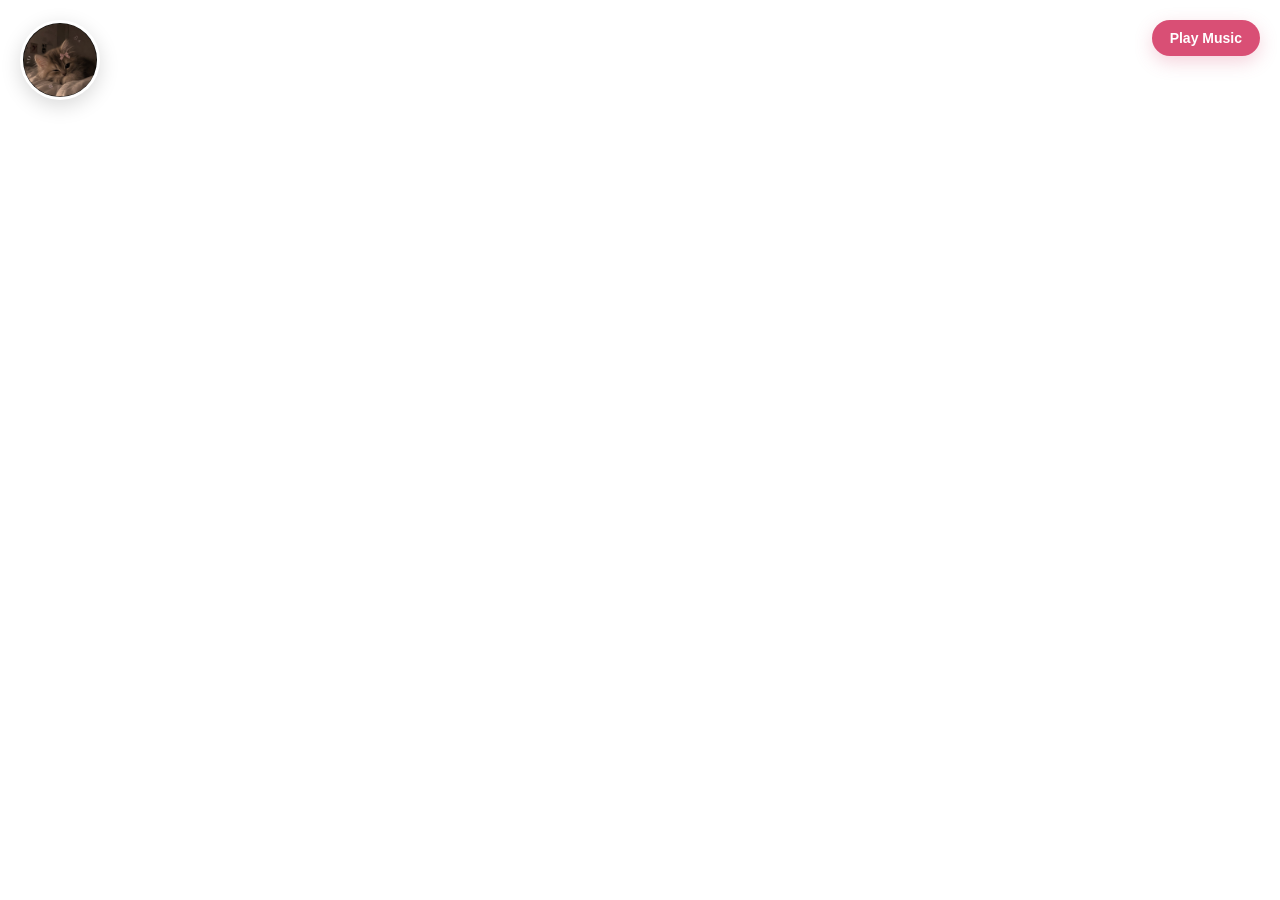
==== commit 5d3814cb: "Music button play check and foramting the code with a pretir document" ====
--- a/html/index.html
+++ b/html/index.html
@@ -18,5 +18,7 @@
     <button id="musicButton">
         Play Music
     </button>
+
+    <script src="../js/music.js"></script>
 </body>
 </html>
--- a/css/styles.css
+++ b/css/styles.css
@@ -229,7 +229,7 @@
 
     box-shadow: 0 6px 20px rgba(0, 0, 0, 0.15);
 
-    z-index: 9000;
+    z-index: 20001;
 
     animation: profileFloat 3s ease-in-out infinite;
 }
@@ -2552,8 +2552,206 @@
 
     transition: 0.3s ease;
 }
- 
-
+ /* ========================================
+   PROFILE + MUSIC CONTROLS
+======================================== */
+
+.page-controls {
+    position: fixed;
+    top: 20px;
+    right: 20px;
+    display: flex;
+    gap: 10px;
+    z-index: 9999;
+}
+
+.page-control-btn {
+    width: 46px;
+    height: 46px;
+    border: 1px solid rgba(255,255,255,.7);
+    border-radius: 50%;
+    background: rgba(255,255,255,.75);
+    backdrop-filter: blur(12px);
+    -webkit-backdrop-filter: blur(12px);
+    box-shadow: 0 8px 25px rgba(80,50,100,.15);
+    cursor: pointer;
+    font-size: 19px;
+    transition: transform .25s ease, box-shadow .25s ease;
+}
+
+.page-control-btn:hover {
+    transform: translateY(-3px) scale(1.05);
+    box-shadow: 0 12px 30px rgba(80,50,100,.22);
+}
+
+/* Profile dropdown */
+
+.profile-menu {
+    position: fixed;
+    top: 76px;
+    right: 20px;
+    min-width: 160px;
+    padding: 10px;
+    display: none;
+    flex-direction: column;
+    gap: 7px;
+    background: rgba(255,255,255,.88);
+    backdrop-filter: blur(18px);
+    -webkit-backdrop-filter: blur(18px);
+    border: 1px solid rgba(255,255,255,.8);
+    border-radius: 16px;
+    box-shadow: 0 15px 40px rgba(80,50,100,.18);
+    z-index: 20002;
+}
+
+.profile-menu.show {
+    display: flex;
+}
+
+.profile-menu button {
+    border: none;
+    background: transparent;
+    padding: 11px 14px;
+    border-radius: 10px;
+    text-align: left;
+    cursor: pointer;
+    font-weight: 600;
+    color: #4b3650;
+    transition: background .2s ease, transform .2s ease;
+}
+
+.profile-menu button:hover {
+    background: rgba(255,105,155,.12);
+    transform: translateX(3px);
+}
+/* ========================================
+   LEVELS MENU
+======================================== */
+
+.levels-menu {
+    display: none;
+    flex-direction: column;
+    gap: 5px;
+
+    margin: 2px 0 5px;
+    padding: 6px;
+
+    background: rgba(255, 255, 255, .55);
+
+    border-radius: 12px;
+}
+
+.levels-menu.show {
+    display: flex;
+}
+
+.levels-menu button {
+    width: 100%;
+
+    border: none;
+    background: transparent;
+
+    padding: 9px 10px;
+
+    border-radius: 9px;
+
+    text-align: left;
+
+    cursor: pointer;
+
+    font-size: 14px;
+    font-weight: 600;
+
+    color: #4b3650;
+
+    transition:
+        background .2s ease,
+        transform .2s ease;
+}
+
+.levels-menu button:hover {
+    background: rgba(255, 105, 155, .12);
+
+    transform: translateX(3px);
+}
+/* ========================================
+   BIRTHDAY LINK GENERATOR
+======================================== */
+
+.create-link-button {
+    margin-top: 18px;
+    border: none;
+    padding: 12px 22px;
+    border-radius: 999px;
+    background: rgba(255,255,255,.8);
+    color: #684e65;
+    font-weight: 700;
+    cursor: pointer;
+    box-shadow: 0 8px 20px rgba(100,60,120,.12);
+    transition: .25s ease;
+}
+
+.create-link-button:hover {
+    transform: translateY(-2px);
+}
+
+.link-generator {
+    display: none;
+    width: min(92%, 450px);
+    margin: 25px auto 0;
+    padding: 24px;
+    border-radius: 24px;
+    background: rgba(255,255,255,.75);
+    backdrop-filter: blur(15px);
+    box-shadow: 0 15px 40px rgba(80,50,100,.15);
+}
+
+.link-generator.show {
+    display: block;
+}
+
+.link-generator h2 {
+    margin-bottom: 18px;
+}
+
+.link-generator input {
+    width: 100%;
+    padding: 12px 15px;
+    margin: 6px 0;
+    border: 1px solid #eadbea;
+    border-radius: 12px;
+    outline: none;
+    background: rgba(255,255,255,.9);
+}
+
+#generateLinkButton,
+#copyLinkButton {
+    border: none;
+    padding: 11px 18px;
+    margin-top: 10px;
+    border-radius: 12px;
+    cursor: pointer;
+    font-weight: 700;
+}
+
+#generateLinkButton {
+    background: linear-gradient(135deg,#ff5e9b,#9b6cff);
+    color: white;
+}
+
+#generatedLinkBox {
+    display: flex;
+    gap: 7px;
+    margin-top: 10px;
+}
+
+#generatedLinkBox input {
+    margin: 0;
+}
+
+#copyLinkButton {
+    white-space: nowrap;
+}
 
 /* ================================
    PHONE
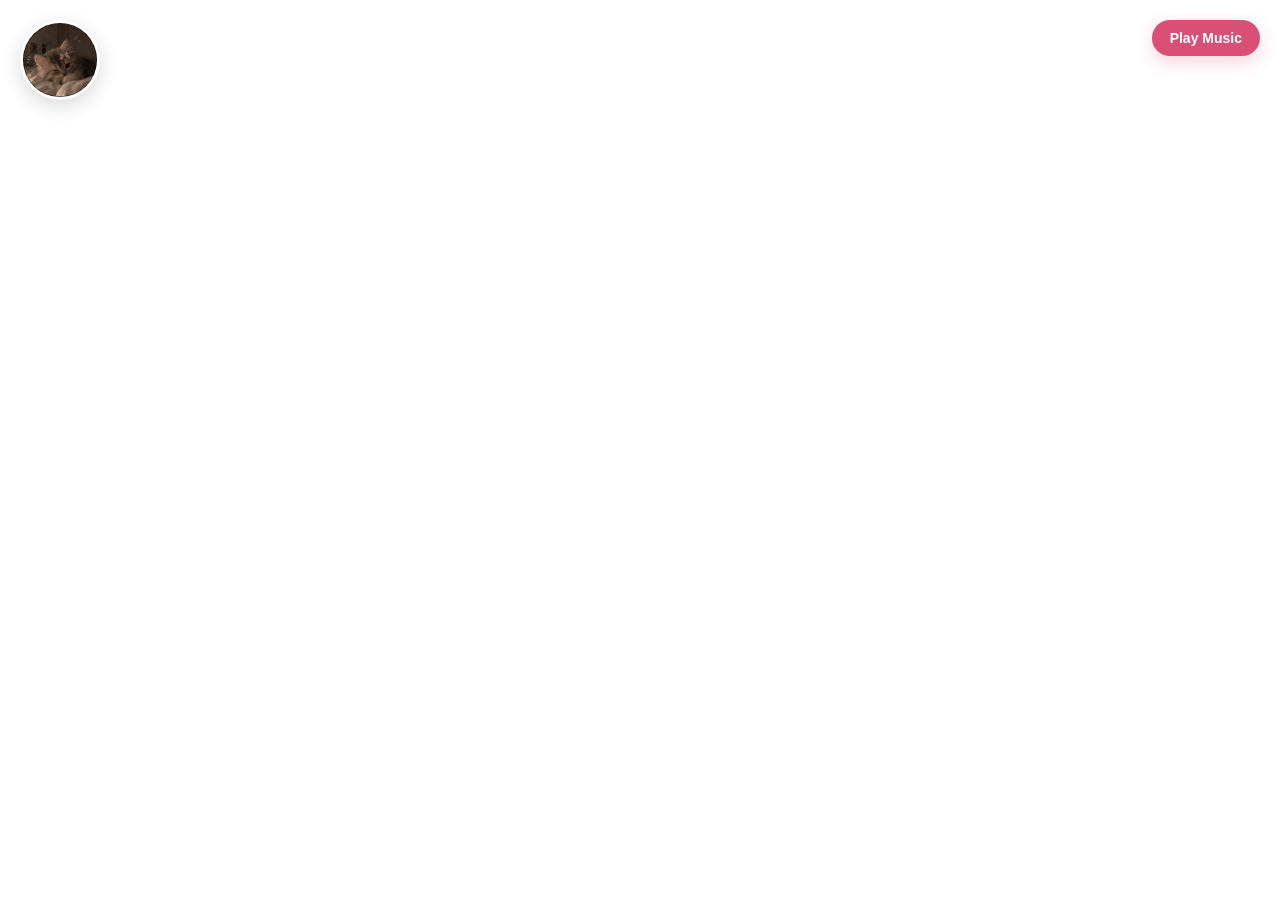
==== commit 76558fff: "Forgot to commit,, I made a Day Night opption first for the birthday page just to check also add a f" ====
--- a/html/index.html
+++ b/html/index.html
@@ -10,6 +10,35 @@
 </head>
 
 <body>
+    <!-- Firefly Glow Cursor -->
+
+<div class="glow-cursor" id="glowCursor">
+    <div class="glow-cursor-tail" id="glowCursorTail"></div>
+    <div class="glow-cursor-halo"></div>
+    <div class="glow-cursor-core"></div>
+</div>
+
+<div class="glow-cursor-ring" id="glowCursorRing">
+    <svg viewBox="0 0 100 100" class="ring-svg">
+        <circle class="ring-path" cx="50" cy="50" r="42"/>
+        <circle class="ring-bead" cx="90.6" cy="60.9" r="2.4"/>
+        <circle class="ring-bead" cx="46.4" cy="91.8" r="2.4"/>
+        <circle class="ring-bead" cx="8.6" cy="42.7" r="2.4"/>
+        <circle class="ring-bead" cx="71" cy="13.6" r="2.4"/>
+    </svg>
+</div>
+
+<canvas class="firefly-canvas" id="fireflyCanvas"></canvas>
+
+<svg width="0" height="0" style="position:absolute" aria-hidden="true">
+    <defs>
+        <linearGradient id="ringGrad" x1="0" y1="0" x2="1" y2="1">
+            <stop offset="0%" stop-color="#e8b04b"/>
+            <stop offset="50%" stop-color="#f2a3ad"/>
+            <stop offset="100%" stop-color="#b9c7a0"/>
+        </linearGradient>
+    </defs>
+</svg>
 
     <div class="site-profile">
         <img src="../Imgs/profile.jpg" alt="Profile">
@@ -20,5 +49,6 @@
     </button>
 
     <script src="../js/music.js"></script>
+    
 </body>
 </html>
--- a/css/styles.css
+++ b/css/styles.css
@@ -9,7 +9,7 @@
 }
 
 body {
-    overflow: hidden;
+    overflow-x: hidden;
     font-family: Arial, sans-serif;
     color: #392532;
 
@@ -31,7 +31,173 @@
             #ffe8f1
         );
 }
-
+/* ========================================
+   DAY / NIGHT CURSOR CONTROL
+======================================== */
+
+html,
+body {
+    cursor: auto;
+}
+
+body.night-mode,
+body.night-mode * {
+    cursor: none !important;
+}
+
+.glow-cursor {
+    position: fixed;
+    top: 0;
+    left: 0;
+    width: 46px;
+    height: 46px;
+    margin: -23px 0 0 -23px;
+    pointer-events: none;
+    z-index: 10001;
+    will-change: transform;
+}
+
+.glow-cursor-tail {
+    position: absolute;
+    left: 50%;
+    top: 50%;
+    width: 44px;
+    height: 9px;
+    margin: -4.5px 0 0 -44px;
+    border-radius: 999px;
+    background: linear-gradient(
+        90deg,
+        rgba(255,227,163,0),
+        rgba(232,176,75,0.4),
+        rgba(255,248,236,0.6)
+    );
+    filter: blur(3px);
+    transform-origin: right center;
+    opacity: 0;
+}
+
+.glow-cursor-halo {
+    position: absolute;
+    inset: 0;
+    border-radius: 50%;
+    background: radial-gradient(
+        circle,
+        rgba(255,248,236,0.95) 0%,
+        rgba(255,227,163,0.55) 24%,
+        rgba(232,176,75,0.28) 46%,
+        rgba(242,163,173,0.12) 66%,
+        rgba(242,163,173,0) 78%
+    );
+    animation: dotBreathe 2.6s ease-in-out infinite;
+}
+
+.glow-cursor-core {
+    position: absolute;
+    left: 50%;
+    top: 50%;
+    width: 7px;
+    height: 7px;
+    margin: -3.5px 0 0 -3.5px;
+    border-radius: 50%;
+    background: #fffdf7;
+    box-shadow:
+        0 0 6px 2px #fff8ec,
+        0 0 16px 6px rgba(255,227,163,0.75),
+        0 0 32px 11px rgba(232,176,75,0.35);
+}
+
+@keyframes dotBreathe {
+    0%, 100% {
+        transform: scale(0.9);
+        opacity: 0.82;
+    }
+
+    50% {
+        transform: scale(1.1);
+        opacity: 1;
+    }
+}
+
+.glow-cursor-ring {
+    position: fixed;
+    top: 0;
+    left: 0;
+    width: 74px;
+    height: 74px;
+    margin: -37px 0 0 -37px;
+    pointer-events: none;
+    z-index: 10000;
+    will-change: transform;
+}
+
+.ring-svg {
+    width: 100%;
+    height: 100%;
+    display: block;
+    overflow: visible;
+    animation: ringSpin 16s linear infinite;
+    filter: drop-shadow(
+        0 0 5px rgba(232,176,75,0.4)
+    );
+}
+
+.ring-path {
+    fill: none;
+    stroke: url(#ringGrad);
+    stroke-width: 1.3;
+    stroke-linecap: round;
+    stroke-dasharray: 3 9 14 9;
+    opacity: 0.6;
+}
+
+.ring-bead {
+    fill: #fff8ec;
+    filter: drop-shadow(
+        0 0 4px rgba(255,227,163,0.9)
+    );
+}
+
+@keyframes ringSpin {
+    from {
+        transform: rotate(0deg);
+    }
+
+    to {
+        transform: rotate(360deg);
+    }
+}
+
+.firefly-canvas {
+    position: fixed;
+    inset: 0;
+    pointer-events: none;
+    z-index: 9989;
+}
+/* DAY MODE - NORMAL CURSOR */
+body:not(.night-mode) .glow-cursor,
+body:not(.night-mode) .glow-cursor-ring,
+body:not(.night-mode) .firefly-canvas {
+    display: none !important;
+}
+
+/* NIGHT MODE - FIREFLY CURSOR */
+body.night-mode .glow-cursor,
+body.night-mode .glow-cursor-ring,
+body.night-mode .firefly-canvas {
+    display: block;
+}
+@media (pointer: coarse) {
+    html,
+    body {
+        cursor: auto;
+    }
+
+    .glow-cursor,
+    .glow-cursor-ring,
+    .firefly-canvas {
+        display: none !important;
+    }
+}
 
 
     .hidden-message {
@@ -2176,8 +2342,477 @@
 
     color: #684b54;
 }
-
-
+/* FIX SURPRISE VISIBILITY */
+
+.birthday-page .surprise.show {
+
+    display: flex !important;
+
+    opacity: 1 !important;
+
+    visibility: visible !important;
+
+    transform: translateY(0) !important;
+
+}
+/* GALLERY NIGHT MODE */
+body.night-mode .reel {
+    background: #0c0915;
+}
+
+body.night-mode .reel-pin {
+    background:
+        radial-gradient(circle at 50% 38%, rgba(130,70,170,.25), transparent 58%),
+        radial-gradient(circle at 82% 78%, rgba(190,70,135,.18), transparent 55%),
+        linear-gradient(180deg, #0c0915, #171021);
+}
+
+body.night-mode .reel-head h2 {
+    color: #ff82ad;
+}
+
+body.night-mode .reel-sub,
+body.night-mode .reel-counter {
+    color: #c9b8d2;
+}
+
+body.night-mode .frame-card {
+    background: #21182b;
+    box-shadow: 0 24px 55px rgba(0,0,0,.45);
+}
+
+body.night-mode .reel-frame figcaption {
+    color: #f2e6f5;
+}
+
+body.night-mode .dash {
+    background: rgba(180,140,220,.22);
+}
+
+body.night-mode .dash.active {
+    background: linear-gradient(90deg, #ff6f9f, #a77cff);
+}
+/* =========================================================
+   GLOBAL NIGHT MODE
+   ========================================================= */
+
+body.night-mode {
+    --bg: #0a0812;
+    --bg2: #171126;
+
+    --text: #f7eef9;
+    --text-soft: #c8b7d0;
+
+    --card: rgba(27, 20, 40, 0.86);
+    --card-solid: #21182e;
+
+    --ink: #fff8ff;
+    --ink-soft: #dfd0e6;
+
+    background:
+        radial-gradient(
+            circle at 15% 15%,
+            rgba(126, 78, 190, .24),
+            transparent 32%
+        ),
+        radial-gradient(
+            circle at 85% 25%,
+            rgba(210, 72, 145, .16),
+            transparent 32%
+        ),
+        linear-gradient(
+            135deg,
+            #090711,
+            #120d1e,
+            #0c0915
+        );
+
+    color: var(--text);
+}
+
+/* -------------------------
+   NAVIGATION
+------------------------- */
+
+body.night-mode .top-nav.scrolled {
+    background: rgba(12, 8, 20, .86);
+    box-shadow:
+        0 12px 35px rgba(0, 0, 0, .35);
+}
+
+body.night-mode .nav-word,
+body.night-mode .nav-links a {
+    color: #d9c9df;
+}
+
+body.night-mode .nav-links a.active,
+body.night-mode .nav-links a:hover {
+    color: #ff83b0;
+}
+
+body.night-mode .nav-cta {
+    background:
+        linear-gradient(
+            135deg,
+            #824dd0,
+            #d84d91
+        );
+}
+
+/* -------------------------
+   HERO
+------------------------- */
+
+body.night-mode .hero {
+    background:
+        radial-gradient(
+            circle at 50% 10%,
+            rgba(126, 77, 180, .30),
+            transparent 38%
+        ),
+        radial-gradient(
+            circle at 85% 80%,
+            rgba(215, 73, 145, .16),
+            transparent 35%
+        ),
+        #0c0915;
+    border-color: rgba(255,255,255,.12);
+}
+
+body.night-mode .hero-eyebrow,
+body.night-mode .scroll-cue,
+body.night-mode .hero .lede {
+    color: #d7c8df;
+}
+
+body.night-mode .hero-title .word.grad {
+    background:
+        linear-gradient(
+            90deg,
+            #ff72a7,
+            #ad7dff,
+            #ff91bb
+        );
+
+    -webkit-background-clip: text;
+    background-clip: text;
+}
+
+/* -------------------------
+   VITALS CARD
+------------------------- */
+
+body.night-mode .vitals-card {
+    background: rgba(31, 24, 44, .92);
+    border-color: rgba(255,255,255,.12);
+    box-shadow:
+        0 20px 45px rgba(0,0,0,.40);
+}
+
+body.night-mode .vitals-eyebrow {
+    color: #ff83ad;
+}
+
+body.night-mode .vitals-num {
+    color: #b28cff;
+}
+
+body.night-mode .vitals-label {
+    color: #c7b5cf;
+}
+
+/* -------------------------
+   LETTER
+------------------------- */
+
+body.night-mode .letter {
+    background:
+        linear-gradient(
+            135deg,
+            #15101f,
+            #1d1428
+        );
+
+    border-color: rgba(255,255,255,.10);
+    color: #f4eaf7;
+}
+
+body.night-mode .letter-bg {
+    opacity: .08;
+    filter:
+        blur(4px)
+        brightness(.55)
+        saturate(.8);
+}
+
+body.night-mode .letter-body .line {
+    color: #e8dce9;
+}
+
+body.night-mode .chips-label {
+    color: #cdbbd4;
+}
+
+body.night-mode .chip {
+    background: rgba(40, 30, 52, .90);
+    border-color: rgba(255, 120, 175, .18);
+    color: #f3e9f6;
+    box-shadow:
+        0 8px 22px rgba(0,0,0,.25);
+}
+
+body.night-mode .chip:hover {
+    background:
+        linear-gradient(
+            135deg,
+            #30203d,
+            #37224a
+        );
+}
+
+/* -------------------------
+   STORY
+------------------------- */
+
+body.night-mode .story {
+    color: #f4eaf7;
+}
+
+body.night-mode .story-item h3 {
+    color: #eee2f1;
+}
+
+body.night-mode .story-item p {
+    color: #c8b8d0;
+}
+
+body.night-mode .story-num {
+    background: #171022;
+    color: #cdbbd5;
+}
+
+/* -------------------------
+   GALLERY
+------------------------- */
+
+body.night-mode .reel {
+    background: #0a0812;
+}
+
+body.night-mode .reel-pin {
+    background:
+        radial-gradient(
+            circle at 50% 38%,
+            rgba(130,70,170,.25),
+            transparent 58%
+        ),
+        radial-gradient(
+            circle at 82% 78%,
+            rgba(190,70,135,.18),
+            transparent 55%
+        ),
+        linear-gradient(
+            180deg,
+            #0a0812,
+            #171021
+        );
+}
+
+body.night-mode .reel-head h2 {
+    background:
+        linear-gradient(
+            90deg,
+            #ff78a9,
+            #b68cff,
+            #ff91bc
+        );
+
+    -webkit-background-clip: text;
+    background-clip: text;
+}
+
+body.night-mode .reel-sub,
+body.night-mode .reel-counter {
+    color: #c7b7cf;
+}
+
+body.night-mode .frame-card {
+    background: #21182d;
+    box-shadow:
+        0 25px 60px rgba(0,0,0,.50);
+}
+
+body.night-mode .reel-frame figcaption {
+    color: #f3e7f5;
+}
+
+body.night-mode .dash {
+    background: rgba(180,140,220,.22);
+}
+
+body.night-mode .dash.active {
+    background:
+        linear-gradient(
+            90deg,
+            #ff6f9f,
+            #a77cff
+        );
+}
+
+/* -------------------------
+   CINEMATIC
+------------------------- */
+
+body.night-mode .cinematic::before {
+    background:
+        linear-gradient(
+            180deg,
+            rgba(10,7,16,.55),
+            rgba(10,7,16,.92)
+        );
+}
+
+/* -------------------------
+   SURPRISE
+------------------------- */
+
+body.night-mode .surprise {
+    background:
+        radial-gradient(
+            circle at center,
+            #28172f,
+            #171229 60%,
+            #0b0812
+        );
+
+    border-color: rgba(255,255,255,.10);
+    color: #f5eaf7;
+}
+
+body.night-mode .surprise-text {
+    color: #e0d2e5;
+}
+
+body.night-mode .surprise h3 {
+    color: #ff83ad;
+}
+
+/* -------------------------
+   FINAL CTA
+------------------------- */
+
+body.night-mode .final-cta {
+    background: #0c0914;
+}
+
+/* -------------------------
+   FOOTER
+------------------------- */
+
+body.night-mode .site-footer {
+    background: #090711;
+}
+
+body.night-mode .footer-tag {
+    background: #21182d;
+    color: #d8c7df;
+    border-color: rgba(255,255,255,.10);
+}
+
+body.night-mode .footer-tagline,
+body.night-mode .footer-col a,
+body.night-mode .footer-col span,
+body.night-mode .footer-credit {
+    color: #bfaec8;
+}
+
+/* -------------------------
+   MUSIC
+------------------------- */
+
+body.night-mode #musicButton {
+    background:
+        linear-gradient(
+            135deg,
+            #8d3e68,
+            #713e9d
+        );
+
+    color: white;
+}
+
+/* -------------------------
+   PROFILE MENU
+   THIS FIXES THE PROBLEM
+   IN YOUR SCREENSHOT
+------------------------- */
+
+body.night-mode .profile-menu > button {
+    background:
+        linear-gradient(
+            135deg,
+            #24192f,
+            #34203d
+        ) !important;
+
+    color: #f8edf9 !important;
+
+    border-color:
+        rgba(255,255,255,.14) !important;
+
+    box-shadow:
+        0 10px 28px rgba(0,0,0,.35);
+}
+
+body.night-mode .profile-menu > button:hover {
+    background:
+        linear-gradient(
+            135deg,
+            #3a2547,
+            #48254b
+        ) !important;
+
+    color: #ffffff !important;
+}
+
+/* -------------------------
+   OLD CURSOR = ALWAYS OFF
+------------------------- */
+
+.cursor-glow,
+.cursor-ring {
+    display: none !important;
+}
+
+/* -------------------------
+   NIGHT FIREFLY
+------------------------- */
+
+body:not(.night-mode) .glow-cursor,
+body:not(.night-mode) .glow-cursor-ring,
+body:not(.night-mode) .firefly-canvas {
+    display: none !important;
+}
+
+body.night-mode .glow-cursor,
+body.night-mode .glow-cursor-ring,
+body.night-mode .firefly-canvas {
+    display: block;
+}
+
+/* Touch devices use the normal touch pointer */
+@media (pointer: coarse) {
+    body.night-mode,
+    body.night-mode * {
+        cursor: auto !important;
+    }
+
+    .glow-cursor,
+    .glow-cursor-ring,
+    .firefly-canvas {
+        display: none !important;
+    }
+}
 /* ==================================================
    FLOATING EFFECTS
 ================================================== */
@@ -2584,95 +3219,340 @@
     box-shadow: 0 12px 30px rgba(80,50,100,.22);
 }
 
-/* Profile dropdown */
+/* ========================================
+    PROFILE MENU
+======================================== */
 
 .profile-menu {
     position: fixed;
-    top: 76px;
-    right: 20px;
-    min-width: 160px;
-    padding: 10px;
+    top: 118px;
+    left: 20px;
+
+    width: 245px;
+
     display: none;
     flex-direction: column;
-    gap: 7px;
-    background: rgba(255,255,255,.88);
+    gap: 12px;
+
+    padding: 0;
+
+    background: transparent;
+
+    z-index: 99998;
+}
+
+.profile-menu.show {
+    display: flex;
+
+    animation: profileMenuEnter 0.35s cubic-bezier(.2,.8,.2,1);
+}
+
+
+/* ========================================
+   MAIN MENU BUTTONS
+======================================== */
+
+.profile-menu > button {
+    position: relative;
+
+    width: 100%;
+    min-height: 64px;
+
+    padding: 15px 18px 15px 22px;
+
+    border: 1px solid rgba(255, 255, 255, 0.75);
+    border-radius: 20px;
+
+    color: #43263f;
+
+    font-family: "Poppins", sans-serif;
+    font-size: 15px;
+    font-weight: 700;
+
+    text-align: left;
+
+    cursor: pointer;
+
+    overflow: hidden;
+
     backdrop-filter: blur(18px);
     -webkit-backdrop-filter: blur(18px);
-    border: 1px solid rgba(255,255,255,.8);
-    border-radius: 16px;
-    box-shadow: 0 15px 40px rgba(80,50,100,.18);
-    z-index: 20002;
-}
-
-.profile-menu.show {
-    display: flex;
-}
-
-.profile-menu button {
-    border: none;
-    background: transparent;
-    padding: 11px 14px;
-    border-radius: 10px;
-    text-align: left;
-    cursor: pointer;
-    font-weight: 600;
-    color: #4b3650;
-    transition: background .2s ease, transform .2s ease;
-}
-
-.profile-menu button:hover {
-    background: rgba(255,105,155,.12);
-    transform: translateX(3px);
-}
+
+    box-shadow:
+        0 12px 28px rgba(91, 39, 78, 0.15),
+        inset 0 1px 0 rgba(255, 255, 255, 0.8);
+
+    transition:
+        transform 0.25s ease,
+        box-shadow 0.25s ease,
+        filter 0.25s ease;
+}
+
+
 /* ========================================
-   LEVELS MENU
+   LEVELS CARD
+======================================== */
+
+#levelsButton {
+    background:
+        linear-gradient(
+            135deg,
+            rgba(255, 238, 247, 0.98),
+            rgba(235, 218, 255, 0.96)
+        );
+}
+
+
+/* Purple accent */
+
+#levelsButton::before {
+    content: "";
+
+    position: absolute;
+
+    left: 0;
+    top: 12px;
+    bottom: 12px;
+
+    width: 5px;
+
+    border-radius: 0 8px 8px 0;
+
+    background:
+        linear-gradient(
+            180deg,
+            #8b5cf6,
+            #d946ef
+        );
+
+    box-shadow:
+        0 0 14px rgba(139, 92, 246, 0.55);
+}
+
+
+/* ========================================
+   CREATE LINK CARD
+======================================== */
+
+#createLinkButton {
+    background:
+        linear-gradient(
+            135deg,
+            rgba(255, 244, 224, 0.98),
+            rgba(255, 222, 235, 0.97)
+        );
+}
+
+
+/* Gold / rose accent */
+
+#createLinkButton::before {
+    content: "";
+
+    position: absolute;
+
+    left: 0;
+    top: 12px;
+    bottom: 12px;
+
+    width: 5px;
+
+    border-radius: 0 8px 8px 0;
+
+    background:
+        linear-gradient(
+            180deg,
+            #f59e0b,
+            #ec4899
+        );
+
+    box-shadow:
+        0 0 14px rgba(245, 158, 11, 0.45);
+}
+
+
+/* ========================================
+   ICON / TEXT FEEL
+======================================== */
+
+#levelsButton {
+    text-shadow:
+        0 1px 1px rgba(255, 255, 255, 0.8);
+}
+
+#createLinkButton {
+    text-shadow:
+        0 1px 1px rgba(255, 255, 255, 0.8);
+}
+
+
+/* ========================================
+   HOVER
+======================================== */
+
+.profile-menu > button:hover {
+    transform:
+        translateX(5px)
+        translateY(-3px);
+
+    filter: brightness(1.03);
+
+    box-shadow:
+        0 18px 38px rgba(91, 39, 78, 0.22),
+        inset 0 1px 0 rgba(255, 255, 255, 0.9);
+}
+
+
+/* Levels hover */
+
+#levelsButton:hover {
+    box-shadow:
+        0 18px 38px rgba(139, 92, 246, 0.20),
+        0 0 22px rgba(217, 70, 239, 0.10);
+}
+
+
+/* Link hover */
+
+#createLinkButton:hover {
+    box-shadow:
+        0 18px 38px rgba(236, 72, 153, 0.20),
+        0 0 22px rgba(245, 158, 11, 0.10);
+}
+
+
+/* ========================================
+   CLICK
+======================================== */
+
+.profile-menu > button:active {
+    transform: scale(0.97);
+}
+
+
+/* ========================================
+   LEVELS SUBMENU
 ======================================== */
 
 .levels-menu {
     display: none;
+
     flex-direction: column;
-    gap: 5px;
-
-    margin: 2px 0 5px;
-    padding: 6px;
-
-    background: rgba(255, 255, 255, .55);
-
-    border-radius: 12px;
+
+    gap: 6px;
+
+    padding: 9px;
+
+    margin-top: -3px;
+
+    border-radius: 17px;
+
+    background:
+        linear-gradient(
+            135deg,
+            rgba(255, 247, 252, 0.96),
+            rgba(244, 237, 255, 0.94)
+        );
+
+    border: 1px solid rgba(255, 255, 255, 0.8);
+
+    box-shadow:
+        0 12px 30px rgba(75, 35, 75, 0.14);
+
+    backdrop-filter: blur(18px);
+    -webkit-backdrop-filter: blur(18px);
 }
 
 .levels-menu.show {
     display: flex;
-}
+
+    animation: levelsEnter 0.25s ease;
+}
+
+
+/* ========================================
+   LEVEL ITEMS
+======================================== */
 
 .levels-menu button {
+    position: relative;
+
     width: 100%;
 
-    border: none;
-    background: transparent;
-
-    padding: 9px 10px;
-
-    border-radius: 9px;
+    padding: 10px 12px;
+
+    border: 0;
+
+    border-radius: 11px;
+
+    background: rgba(255, 255, 255, 0.58);
+
+    color: #51334f;
+
+    font-family: "Poppins", sans-serif;
+    font-size: 12px;
+    font-weight: 600;
 
     text-align: left;
 
     cursor: pointer;
 
-    font-size: 14px;
-    font-weight: 600;
-
-    color: #4b3650;
-
     transition:
-        background .2s ease,
-        transform .2s ease;
+        transform 0.2s ease,
+        background 0.2s ease,
+        color 0.2s ease;
 }
 
 .levels-menu button:hover {
-    background: rgba(255, 105, 155, .12);
-
-    transform: translateX(3px);
+    transform: translateX(4px);
+
+    background:
+        linear-gradient(
+            90deg,
+            rgba(217, 70, 239, 0.12),
+            rgba(236, 72, 153, 0.08)
+        );
+
+    color: #8b3f78;
+}
+
+
+/* ========================================
+   ANIMATIONS
+======================================== */
+
+@keyframes profileMenuEnter {
+
+    0% {
+        opacity: 0;
+        transform:
+            translateY(-14px)
+            scale(0.94);
+    }
+
+    100% {
+        opacity: 1;
+        transform:
+            translateY(0)
+            scale(1);
+    }
+}
+
+@keyframes levelsEnter {
+
+    0% {
+        opacity: 0;
+        transform:
+            translateY(-8px)
+            scale(0.97);
+    }
+
+    100% {
+        opacity: 1;
+        transform:
+            translateY(0)
+            scale(1);
+    }
 }
 /* ========================================
    BIRTHDAY LINK GENERATOR
@@ -3065,5 +3945,260 @@
             90px 18px;
 
     }
-
-
+/* =========================================================
+   RESPONSIVE BIRTHDAY LAYOUT
+========================================================= */
+
+/* Laptop / small desktop / tablet landscape */
+@media (max-width: 1250px) {
+
+    .hero {
+        min-height: auto;
+        padding:
+            75px 30px 55px;
+    }
+
+    .hero:before {
+        order: 1;
+    }
+
+    .hero-inner {
+        order: 2;
+        max-width: 760px;
+    }
+
+    .hero-visual {
+        order: 3;
+
+        position: relative;
+        right: auto;
+        top: auto;
+
+        margin: 40px auto 0;
+
+        width: 300px;
+        height: 380px;
+    }
+
+    .hero-title {
+        font-size:
+            clamp(38px, 6vw, 62px);
+    }
+}
+
+/* Tablet */
+@media (max-width: 900px) {
+
+    .hero,
+    .letter,
+    .surprise {
+        width: min(94%, 760px);
+    }
+
+    .hero-title {
+        font-size:
+            clamp(34px, 8vw, 58px);
+    }
+
+    .hero .lede {
+        font-size: 17px;
+    }
+
+    .letter {
+        padding: 48px 28px;
+    }
+
+    .letter-body .line {
+        font-size: 17px;
+        line-height: 1.8;
+    }
+
+    .story {
+        width: min(94%, 760px);
+    }
+
+    .reel-stage {
+        width: min(380px, 82vw);
+    }
+
+    .musicButton,
+    #musicButton {
+        z-index: 20000;
+    }
+}
+
+/* Phone */
+@media (max-width: 700px) {
+
+    .hero,
+    .letter,
+    .surprise {
+        width: calc(100% - 24px);
+        margin-left: 12px;
+        margin-right: 12px;
+
+        border-radius: 24px;
+        padding: 38px 18px;
+    }
+
+    .hero {
+        min-height: auto;
+    }
+
+    .hero-title {
+        font-size:
+            clamp(31px, 10vw, 48px);
+
+        line-height: 1.08;
+    }
+
+    .hero-title .word {
+        margin-right: .16em;
+    }
+
+    .hero .lede {
+        font-size: 16px;
+        line-height: 1.7;
+    }
+
+    #surprise-button {
+        width: min(100%, 310px);
+        padding: 14px 20px;
+    }
+
+    .hero-visual {
+        width: 270px;
+        height: 350px;
+        margin-top: 28px;
+    }
+
+    .hero-visual .vitals-card {
+        width: 180px;
+        margin: 0 auto;
+    }
+
+    .letter {
+        padding: 36px 18px;
+    }
+
+    .letter h2 {
+        font-size: 30px;
+        line-height: 1.15;
+    }
+
+    .letter-body {
+        width: 100%;
+    }
+
+    .letter-body .line {
+        font-size: 16px;
+        line-height: 1.8;
+        margin-bottom: 15px;
+    }
+
+    .trait-chips {
+        justify-content: center;
+    }
+
+    .chip {
+        font-size: 13px;
+        padding: 8px 13px;
+    }
+
+    .reel-head {
+        width: calc(100% - 24px);
+        padding: 0 10px;
+    }
+
+    .reel-stage {
+        width: min(330px, 86vw);
+    }
+
+    .reel-frame figcaption {
+        font-size: 16px;
+    }
+
+    .gift {
+        font-size: 70px;
+    }
+
+    .surprise-text {
+        font-size: 16px;
+        line-height: 1.8;
+    }
+
+    .section-dots {
+        display: none !important;
+    }
+}
+
+/* Small phone */
+@media (max-width: 480px) {
+
+    .site-profile {
+        width: 46px;
+        height: 46px;
+        top: 12px;
+        left: 12px;
+    }
+
+    #musicButton {
+        top: 12px;
+        right: 12px;
+        padding: 9px 13px;
+        font-size: 12px;
+    }
+
+    .top-nav {
+        padding: 10px 12px;
+    }
+
+    .nav-row {
+        width: 100%;
+    }
+
+    .nav-cta {
+        padding: 8px 13px;
+        font-size: 11px;
+    }
+
+    .hero-title {
+        font-size: 30px;
+    }
+
+    .hero-eyebrow {
+        font-size: 16px;
+    }
+
+    .hero-visual {
+        width: 245px;
+        height: 325px;
+    }
+
+    .letter-body .line {
+        font-size: 15.5px;
+        line-height: 1.78;
+    }
+
+    .letter h2 {
+        font-size: 27px;
+    }
+
+    .reel-stage {
+        width: 82vw;
+    }
+
+    .frame-card {
+        padding: 9px 9px 40px;
+    }
+
+    .reel-frame figcaption {
+        font-size: 14px;
+    }
+
+    .profile-menu {
+        left: 12px;
+        width: min(240px, calc(100vw - 24px));
+    }
+}
+
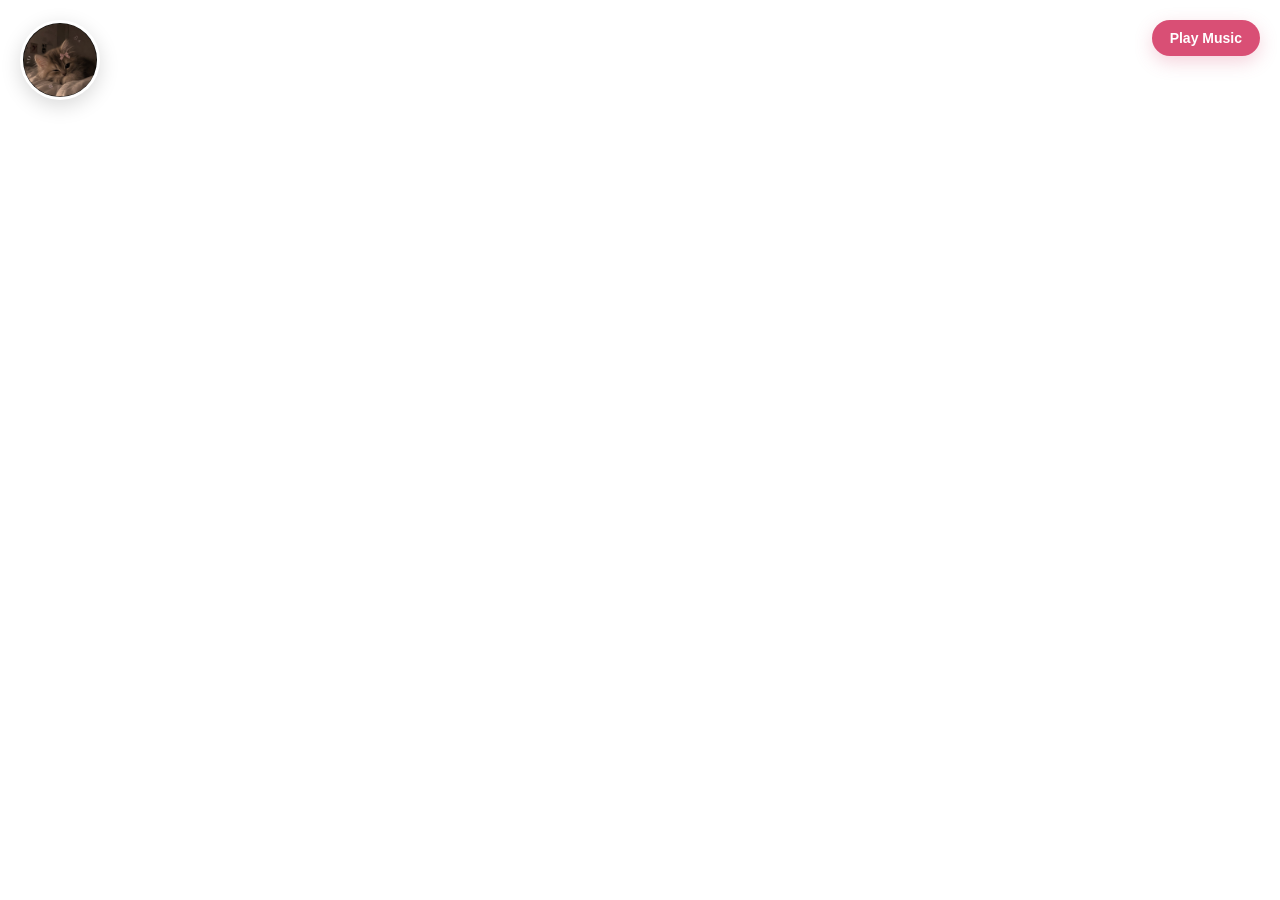
==== commit 14d4bf2c: "ADDED A The working and full website tutorial and i formate all the code by a pretter tool" ====
--- a/html/index.html
+++ b/html/index.html
@@ -1,54 +1,51 @@
-<!DOCTYPE html>
+<!doctype html>
 <html lang="en">
-<head>
-    <meta charset="UTF-8">
-    <meta name="viewport" content="width=device-width, initial-scale=1.0">
+  <head>
+    <meta charset="UTF-8" />
+    <meta name="viewport" content="width=device-width, initial-scale=1.0" />
 
     <title>Birthday Website 🎂</title>
 
-    <link rel="stylesheet" href="../css/styles.css">
-</head>
+    <link rel="stylesheet" href="../css/styles.css" />
+  </head>
 
-<body>
+  <body>
     <!-- Firefly Glow Cursor -->
 
-<div class="glow-cursor" id="glowCursor">
-    <div class="glow-cursor-tail" id="glowCursorTail"></div>
-    <div class="glow-cursor-halo"></div>
-    <div class="glow-cursor-core"></div>
-</div>
+    <div class="glow-cursor" id="glowCursor">
+      <div class="glow-cursor-tail" id="glowCursorTail"></div>
+      <div class="glow-cursor-halo"></div>
+      <div class="glow-cursor-core"></div>
+    </div>
 
-<div class="glow-cursor-ring" id="glowCursorRing">
-    <svg viewBox="0 0 100 100" class="ring-svg">
-        <circle class="ring-path" cx="50" cy="50" r="42"/>
-        <circle class="ring-bead" cx="90.6" cy="60.9" r="2.4"/>
-        <circle class="ring-bead" cx="46.4" cy="91.8" r="2.4"/>
-        <circle class="ring-bead" cx="8.6" cy="42.7" r="2.4"/>
-        <circle class="ring-bead" cx="71" cy="13.6" r="2.4"/>
+    <div class="glow-cursor-ring" id="glowCursorRing">
+      <svg viewBox="0 0 100 100" class="ring-svg">
+        <circle class="ring-path" cx="50" cy="50" r="42" />
+        <circle class="ring-bead" cx="90.6" cy="60.9" r="2.4" />
+        <circle class="ring-bead" cx="46.4" cy="91.8" r="2.4" />
+        <circle class="ring-bead" cx="8.6" cy="42.7" r="2.4" />
+        <circle class="ring-bead" cx="71" cy="13.6" r="2.4" />
+      </svg>
+    </div>
+
+    <canvas class="firefly-canvas" id="fireflyCanvas"></canvas>
+
+    <svg width="0" height="0" style="position: absolute" aria-hidden="true">
+      <defs>
+        <linearGradient id="ringGrad" x1="0" y1="0" x2="1" y2="1">
+          <stop offset="0%" stop-color="#e8b04b" />
+          <stop offset="50%" stop-color="#f2a3ad" />
+          <stop offset="100%" stop-color="#b9c7a0" />
+        </linearGradient>
+      </defs>
     </svg>
-</div>
-
-<canvas class="firefly-canvas" id="fireflyCanvas"></canvas>
-
-<svg width="0" height="0" style="position:absolute" aria-hidden="true">
-    <defs>
-        <linearGradient id="ringGrad" x1="0" y1="0" x2="1" y2="1">
-            <stop offset="0%" stop-color="#e8b04b"/>
-            <stop offset="50%" stop-color="#f2a3ad"/>
-            <stop offset="100%" stop-color="#b9c7a0"/>
-        </linearGradient>
-    </defs>
-</svg>
 
     <div class="site-profile">
-        <img src="../Imgs/profile.jpg" alt="Profile">
+      <img src="../Imgs/profile.jpg" alt="Profile" />
     </div>
 
-    <button id="musicButton">
-        Play Music
-    </button>
+    <button id="musicButton">Play Music</button>
 
     <script src="../js/music.js"></script>
-    
-</body>
-</html>+  </body>
+</html>
--- a/css/styles.css
+++ b/css/styles.css
@@ -14,23 +14,18 @@
     color: #392532;
 
     background:
-        radial-gradient(
-            circle at 20% 20%,
+        radial-gradient(circle at 20% 20%,
             rgba(255, 170, 205, .35),
-            transparent 30%
-        ),
-        radial-gradient(
-            circle at 80% 30%,
+            transparent 30%),
+        radial-gradient(circle at 80% 30%,
             rgba(190, 170, 255, .3),
-            transparent 30%
-        ),
-        linear-gradient(
-            135deg,
+            transparent 30%),
+        linear-gradient(135deg,
             #fff0f7,
             #f4eaff,
-            #ffe8f1
-        );
-}
+            #ffe8f1);
+}
+
 /* ========================================
    DAY / NIGHT CURSOR CONTROL
 ======================================== */
@@ -53,7 +48,7 @@
     height: 46px;
     margin: -23px 0 0 -23px;
     pointer-events: none;
-    z-index: 10001;
+    z-index: 30001;
     will-change: transform;
 }
 
@@ -65,12 +60,10 @@
     height: 9px;
     margin: -4.5px 0 0 -44px;
     border-radius: 999px;
-    background: linear-gradient(
-        90deg,
-        rgba(255,227,163,0),
-        rgba(232,176,75,0.4),
-        rgba(255,248,236,0.6)
-    );
+    background: linear-gradient(90deg,
+            rgba(255, 227, 163, 0),
+            rgba(232, 176, 75, 0.4),
+            rgba(255, 248, 236, 0.6));
     filter: blur(3px);
     transform-origin: right center;
     opacity: 0;
@@ -80,14 +73,12 @@
     position: absolute;
     inset: 0;
     border-radius: 50%;
-    background: radial-gradient(
-        circle,
-        rgba(255,248,236,0.95) 0%,
-        rgba(255,227,163,0.55) 24%,
-        rgba(232,176,75,0.28) 46%,
-        rgba(242,163,173,0.12) 66%,
-        rgba(242,163,173,0) 78%
-    );
+    background: radial-gradient(circle,
+            rgba(255, 248, 236, 0.95) 0%,
+            rgba(255, 227, 163, 0.55) 24%,
+            rgba(232, 176, 75, 0.28) 46%,
+            rgba(242, 163, 173, 0.12) 66%,
+            rgba(242, 163, 173, 0) 78%);
     animation: dotBreathe 2.6s ease-in-out infinite;
 }
 
@@ -102,12 +93,14 @@
     background: #fffdf7;
     box-shadow:
         0 0 6px 2px #fff8ec,
-        0 0 16px 6px rgba(255,227,163,0.75),
-        0 0 32px 11px rgba(232,176,75,0.35);
+        0 0 16px 6px rgba(255, 227, 163, 0.75),
+        0 0 32px 11px rgba(232, 176, 75, 0.35);
 }
 
 @keyframes dotBreathe {
-    0%, 100% {
+
+    0%,
+    100% {
         transform: scale(0.9);
         opacity: 0.82;
     }
@@ -126,7 +119,7 @@
     height: 74px;
     margin: -37px 0 0 -37px;
     pointer-events: none;
-    z-index: 10000;
+    z-index: 30000;
     will-change: transform;
 }
 
@@ -136,9 +129,7 @@
     display: block;
     overflow: visible;
     animation: ringSpin 16s linear infinite;
-    filter: drop-shadow(
-        0 0 5px rgba(232,176,75,0.4)
-    );
+    filter: drop-shadow(0 0 5px rgba(232, 176, 75, 0.4));
 }
 
 .ring-path {
@@ -152,9 +143,7 @@
 
 .ring-bead {
     fill: #fff8ec;
-    filter: drop-shadow(
-        0 0 4px rgba(255,227,163,0.9)
-    );
+    filter: drop-shadow(0 0 4px rgba(255, 227, 163, 0.9));
 }
 
 @keyframes ringSpin {
@@ -171,8 +160,9 @@
     position: fixed;
     inset: 0;
     pointer-events: none;
-    z-index: 9989;
-}
+    z-index: 29999;
+}
+
 /* DAY MODE - NORMAL CURSOR */
 body:not(.night-mode) .glow-cursor,
 body:not(.night-mode) .glow-cursor-ring,
@@ -186,7 +176,9 @@
 body.night-mode .firefly-canvas {
     display: block;
 }
+
 @media (pointer: coarse) {
+
     html,
     body {
         cursor: auto;
@@ -200,15 +192,15 @@
 }
 
 
-    .hidden-message {
-
-        display: flex;
-        align-items: center;
-        justify-content: center;
-         width: 600px;
-        height: 300px;
-        flex-direction: column;
-    }
+.hidden-message {
+
+    display: flex;
+    align-items: center;
+    justify-content: center;
+    width: 600px;
+    height: 300px;
+    flex-direction: column;
+}
 
 body.intro-active {
     overflow: hidden;
@@ -774,45 +766,6 @@
     }
 }
 
-
-
-.hero {
-
-    min-height: 100vh;
-    padding: 80px 20px;
-    display: flex;
-    flex-direction: column;
-    justify-content: center;
-    align-items: center;
-    text-align: center;
-
-    background:
-        radial-gradient(circle at top left, #ffd6e3, transparent 35%),
-        radial-gradient(circle at bottom right, #ffe9c7, transparent 35%),
-        #fff5f7;
-
-    position: relative;
-    overflow: hidden;
-}
-
-.hero::before {
-    content: "🎈";
-    position: absolute;
-    top: 70px;
-    left: 10%;
-    font-size: 55px;
-    animation: float 4s ease-in-out infinite;
-}
-
-.hero::after {
-    content: "🎈";
-    position: absolute;
-    top: 120px;
-    left: 10%;
-    font-size: 45px;
-    animation: float 5s ease-in-out infinite;
-}
-
 .small-text {
     font-size: 16px;
     color: #a86b7b;
@@ -863,11 +816,9 @@
 
     color: #ffffff !important;
 
-    background: linear-gradient(
-        135deg,
-        #e84f7b,
-        #b93767
-    );
+    background: linear-gradient(135deg,
+            #e84f7b,
+            #b93767);
 
     font-size: 17px;
     font-weight: 800;
@@ -1622,20 +1573,19 @@
 
     font-weight: 600;
 }
- /* Styling of forward button */
- .more-forward-button {
+
+/* Styling of forward button */
+.more-forward-button {
     display: none !important;
 
-    margin:  25px auto 10px;
+    margin: 25px auto 10px;
 
     padding: none;
 
     border-radius: 999px;
-    background: linear-gradient(
-        135deg,
-        #d94f75,
-        #ef7895
-    );
+    background: linear-gradient(135deg,
+            #d94f75,
+            #ef7895);
 
     color: #ffffff;
 
@@ -1685,69 +1635,20 @@
     }
 }
 
-@keyframes scratchPageIn {
-
-    from {
-        opacity: 0;
-        transform: scale(1.04);
-    }
-
-    to {
-        opacity: 1;
-        transform: scale(1);
-    }
-}
-
-
-/* ========================================
-   FLOATING BACKGROUND EFFECTS
-======================================== */
-
-.scratch-page::before,
-.scratch-page::after {
-    content: "✦";
-
-    position: absolute;
-
-    font-size: 80px;
-
-    color: rgba(217, 79, 117, 0.12);
-
-    animation: floatingStar 5s ease-in-out infinite;
-}
-
-.scratch-page::before {
-    top: 15%;
-    left: 12%;
-}
-
-.scratch-page::after {
-    content: "♡";
-
-    right: 12%;
-    bottom: 15%;
-
-    font-size: 100px;
-
-    animation-delay: 1.5s;
-}
-
 
 @keyframes floatingStar {
 
     0%,
     100% {
         transform:
-            translateY(0)
-            rotate(0deg);
+            translateY(0) rotate(0deg);
 
         opacity: 0.35;
     }
 
     50% {
         transform:
-            translateY(-25px)
-            rotate(15deg);
+            translateY(-25px) rotate(15deg);
 
         opacity: 0.8;
     }
@@ -1767,11 +1668,9 @@
     border: 2px solid #d94f75;
     border-radius: 999px;
 
-    background: linear-gradient(
-        135deg,
-        #e85b82,
-        #d43f6b
-    );
+    background: linear-gradient(135deg,
+            #e85b82,
+            #d43f6b);
 
     color: white;
 
@@ -1808,8 +1707,7 @@
 
 #moreForwardButton:hover {
     transform:
-        translateY(-4px)
-        scale(1.04);
+        translateY(-4px) scale(1.04);
 
     box-shadow:
         0 14px 35px rgba(217, 79, 117, 0.40);
@@ -1822,8 +1720,7 @@
 
 #moreForwardButton:active {
     transform:
-        translateY(0)
-        scale(0.96);
+        translateY(0) scale(0.96);
 }
 
 
@@ -1834,17 +1731,16 @@
     from {
         opacity: 0;
         transform:
-            translateY(20px)
-            scale(0.85);
+            translateY(20px) scale(0.85);
     }
 
     to {
         opacity: 1;
         transform:
-            translateY(0)
-            scale(1);
-    }
-}
+            translateY(0) scale(1);
+    }
+}
+
 /* FINAL MESSAGE REVEAL */
 
 .final-message {
@@ -1864,6 +1760,7 @@
     pointer-events: auto;
     transform: translateY(0);
 }
+
 /* ==================================================
    ULTIMATE BIRTHDAY PAGE
 ================================================== */
@@ -1874,134 +1771,17 @@
     overflow: hidden;
 
     background:
-        radial-gradient(
-            circle at 10% 10%,
+        radial-gradient(circle at 10% 10%,
             rgba(255, 170, 205, 0.45),
-            transparent 30%
-        ),
-        radial-gradient(
-            circle at 90% 20%,
+            transparent 30%),
+        radial-gradient(circle at 90% 20%,
             rgba(190, 170, 255, 0.35),
-            transparent 30%
-        ),
-        radial-gradient(
-            circle at 50% 90%,
+            transparent 30%),
+        radial-gradient(circle at 50% 90%,
             rgba(255, 210, 160, 0.35),
-            transparent 35%
-        ),
+            transparent 35%),
         #fff7fb;
 }
-
-
-/* ==================================================
-   HERO
-================================================== */
-
-.birthday-page .hero {
-    position: relative;
-
-    min-height: 100vh;
-
-    display: flex;
-    flex-direction: column;
-
-    justify-content: center;
-    align-items: center;
-
-    text-align: center;
-
-    padding: 100px 25px;
-
-    z-index: 2;
-}
-
-
-/* Hero entrance */
-
-.birthday-page .hero .intro {
-    max-width: 850px;
-
-    font-size: clamp(18px, 2vw, 23px);
-    line-height: 1.8;
-
-    color: #49333e;
-
-    animation:
-        birthdayHeroIn 1.4s cubic-bezier(.2,.8,.2,1)
-        both;
-}
-
-
-@keyframes birthdayHeroIn {
-
-    from {
-        opacity: 0;
-        transform:
-            translateY(70px)
-            scale(.92);
-        filter: blur(8px);
-    }
-
-    to {
-        opacity: 1;
-        transform:
-            translateY(0)
-            scale(1);
-        filter: blur(0);
-    }
-}
-
-
-/* Best friend title */
-
-.birthday-page .intro strong {
-
-    display: inline-block;
-
-    font-size: clamp(35px, 6vw, 70px);
-
-    background:
-        linear-gradient(
-            90deg,
-            #d94f75,
-            #ff6f9f,
-            #9d63ff,
-            #d94f75
-        );
-
-    background-size: 300% auto;
-
-    -webkit-background-clip: text;
-    background-clip: text;
-
-    color: transparent;
-
-    animation:
-        birthdayGradient 5s linear infinite,
-        titleFloat 3s ease-in-out infinite;
-}
-
-
-@keyframes birthdayGradient {
-
-    to {
-        background-position: 300% center;
-    }
-}
-
-
-@keyframes titleFloat {
-
-    0%,
-    100% {
-        transform: translateY(0);
-    }
-
-    50% {
-        transform: translateY(-10px);
-    }
-}
-
 
 /* ==================================================
    SURPRISE BUTTON
@@ -2019,12 +1799,10 @@
     border-radius: 999px;
 
     background:
-        linear-gradient(
-            135deg,
+        linear-gradient(135deg,
             #d94f75,
             #ff6b9d,
-            #8f63ff
-        );
+            #8f63ff);
 
     background-size: 200% 200%;
 
@@ -2069,20 +1847,20 @@
 
     0% {
         box-shadow:
-            0 15px 35px rgba(217,79,117,.25),
-            0 0 0 0 rgba(255,105,160,.35);
+            0 15px 35px rgba(217, 79, 117, .25),
+            0 0 0 0 rgba(255, 105, 160, .35);
     }
 
     70% {
         box-shadow:
-            0 15px 35px rgba(217,79,117,.25),
-            0 0 0 18px rgba(255,105,160,0);
+            0 15px 35px rgba(217, 79, 117, .25),
+            0 0 0 18px rgba(255, 105, 160, 0);
     }
 
     100% {
         box-shadow:
-            0 15px 35px rgba(217,79,117,.25),
-            0 0 0 0 rgba(255,105,160,0);
+            0 15px 35px rgba(217, 79, 117, .25),
+            0 0 0 0 rgba(255, 105, 160, 0);
     }
 }
 
@@ -2090,19 +1868,17 @@
 #surprise-button:hover {
 
     transform:
-        translateY(-7px)
-        scale(1.06);
+        translateY(-7px) scale(1.06);
 
     box-shadow:
-        0 22px 45px rgba(217,79,117,.35);
+        0 22px 45px rgba(217, 79, 117, .35);
 }
 
 
 #surprise-button:active {
 
     transform:
-        translateY(-2px)
-        scale(.96);
+        translateY(-2px) scale(.96);
 }
 
 
@@ -2128,22 +1904,18 @@
 .birthday-page .message {
 
     background:
-        linear-gradient(
-            135deg,
+        linear-gradient(135deg,
             #fff0f6,
-            #f5efff
-        );
+            #f5efff);
 }
 
 
 .birthday-page .memories {
 
     background:
-        linear-gradient(
-            135deg,
+        linear-gradient(135deg,
             #fff7ed,
-            #fff0f7
-        );
+            #fff0f7);
 }
 
 
@@ -2158,12 +1930,10 @@
     align-items: center;
 
     background:
-        radial-gradient(
-            circle at center,
+        radial-gradient(circle at center,
             #ffe0ed,
             #f1e7ff 60%,
-            #fff7fb
-        );
+            #fff7fb);
 }
 
 
@@ -2227,15 +1997,15 @@
 
     border-radius: 25px;
 
-    background: rgba(255,255,255,.7);
+    background: rgba(255, 255, 255, .7);
 
     padding: 12px;
 
     box-shadow:
-        0 20px 50px rgba(80,40,60,.12);
+        0 20px 50px rgba(80, 40, 60, .12);
 
     transition:
-        transform .5s cubic-bezier(.2,.8,.2,1),
+        transform .5s cubic-bezier(.2, .8, .2, 1),
         box-shadow .5s ease;
 }
 
@@ -2243,21 +2013,17 @@
 .memory:hover {
 
     transform:
-        translateY(-15px)
-        rotate(-1deg)
-        scale(1.03);
+        translateY(-15px) rotate(-1deg) scale(1.03);
 
     box-shadow:
-        0 30px 70px rgba(80,40,60,.2);
+        0 30px 70px rgba(80, 40, 60, .2);
 }
 
 
 .memory:nth-child(2):hover {
 
     transform:
-        translateY(-15px)
-        rotate(1deg)
-        scale(1.03);
+        translateY(-15px) rotate(1deg) scale(1.03);
 }
 
 
@@ -2303,7 +2069,7 @@
 .birthday-page .surprise {
 
     border-top:
-        1px solid rgba(217,79,117,.12);
+        1px solid rgba(217, 79, 117, .12);
 }
 
 
@@ -2315,9 +2081,7 @@
         giftBounce 2s ease-in-out infinite;
 
     filter:
-        drop-shadow(
-            0 20px 20px rgba(217,79,117,.2)
-        );
+        drop-shadow(0 20px 20px rgba(217, 79, 117, .2));
 }
 
 
@@ -2342,6 +2106,7 @@
 
     color: #684b54;
 }
+
 /* FIX SURPRISE VISIBILITY */
 
 .birthday-page .surprise.show {
@@ -2355,6 +2120,7 @@
     transform: translateY(0) !important;
 
 }
+
 /* GALLERY NIGHT MODE */
 body.night-mode .reel {
     background: #0c0915;
@@ -2362,8 +2128,8 @@
 
 body.night-mode .reel-pin {
     background:
-        radial-gradient(circle at 50% 38%, rgba(130,70,170,.25), transparent 58%),
-        radial-gradient(circle at 82% 78%, rgba(190,70,135,.18), transparent 55%),
+        radial-gradient(circle at 50% 38%, rgba(130, 70, 170, .25), transparent 58%),
+        radial-gradient(circle at 82% 78%, rgba(190, 70, 135, .18), transparent 55%),
         linear-gradient(180deg, #0c0915, #171021);
 }
 
@@ -2378,7 +2144,7 @@
 
 body.night-mode .frame-card {
     background: #21182b;
-    box-shadow: 0 24px 55px rgba(0,0,0,.45);
+    box-shadow: 0 24px 55px rgba(0, 0, 0, .45);
 }
 
 body.night-mode .reel-frame figcaption {
@@ -2386,407 +2152,315 @@
 }
 
 body.night-mode .dash {
-    background: rgba(180,140,220,.22);
+    background: rgba(180, 140, 220, .22);
 }
 
 body.night-mode .dash.active {
     background: linear-gradient(90deg, #ff6f9f, #a77cff);
 }
+
 /* =========================================================
-   GLOBAL NIGHT MODE
-   ========================================================= */
+   FINAL GLOBAL NIGHT MODE
+   MUST STAY AT THE VERY END
+========================================================= */
 
 body.night-mode {
-    --bg: #0a0812;
-    --bg2: #171126;
-
-    --text: #f7eef9;
-    --text-soft: #c8b7d0;
-
-    --card: rgba(27, 20, 40, 0.86);
-    --card-solid: #21182e;
-
-    --ink: #fff8ff;
-    --ink-soft: #dfd0e6;
-
-    background:
-        radial-gradient(
-            circle at 15% 15%,
-            rgba(126, 78, 190, .24),
-            transparent 32%
-        ),
-        radial-gradient(
-            circle at 85% 25%,
-            rgba(210, 72, 145, .16),
-            transparent 32%
-        ),
-        linear-gradient(
-            135deg,
-            #090711,
-            #120d1e,
-            #0c0915
-        );
-
-    color: var(--text);
-}
-
-/* -------------------------
-   NAVIGATION
-------------------------- */
-
-body.night-mode .top-nav.scrolled {
-    background: rgba(12, 8, 20, .86);
+    background: #0a0812 !important;
+    color: #f5edf8 !important;
+}
+
+/* ========================================
+   GLOBAL TEXT
+======================================== */
+
+body.night-mode h1,
+body.night-mode h2,
+body.night-mode h3,
+body.night-mode h4,
+body.night-mode p,
+body.night-mode span,
+body.night-mode label {
+    color: inherit;
+}
+
+/* ========================================
+   PROFILE MENU
+======================================== */
+
+body.night-mode .profile-menu>button {
+    background:
+        linear-gradient(135deg,
+            #24192f,
+            #34203d) !important;
+
+    color: #f8edf9 !important;
+
+    border-color:
+        rgba(255, 255, 255, .14) !important;
+
     box-shadow:
-        0 12px 35px rgba(0, 0, 0, .35);
-}
-
-body.night-mode .nav-word,
-body.night-mode .nav-links a {
-    color: #d9c9df;
-}
-
-body.night-mode .nav-links a.active,
-body.night-mode .nav-links a:hover {
-    color: #ff83b0;
-}
-
-body.night-mode .nav-cta {
-    background:
-        linear-gradient(
-            135deg,
-            #824dd0,
-            #d84d91
-        );
-}
-
-/* -------------------------
-   HERO
-------------------------- */
-
-body.night-mode .hero {
-    background:
-        radial-gradient(
-            circle at 50% 10%,
-            rgba(126, 77, 180, .30),
-            transparent 38%
-        ),
-        radial-gradient(
-            circle at 85% 80%,
-            rgba(215, 73, 145, .16),
-            transparent 35%
-        ),
-        #0c0915;
-    border-color: rgba(255,255,255,.12);
-}
-
-body.night-mode .hero-eyebrow,
-body.night-mode .scroll-cue,
-body.night-mode .hero .lede {
-    color: #d7c8df;
-}
-
-body.night-mode .hero-title .word.grad {
-    background:
-        linear-gradient(
-            90deg,
-            #ff72a7,
-            #ad7dff,
-            #ff91bb
-        );
-
-    -webkit-background-clip: text;
-    background-clip: text;
-}
-
-/* -------------------------
-   VITALS CARD
-------------------------- */
-
-body.night-mode .vitals-card {
-    background: rgba(31, 24, 44, .92);
-    border-color: rgba(255,255,255,.12);
-    box-shadow:
-        0 20px 45px rgba(0,0,0,.40);
-}
-
-body.night-mode .vitals-eyebrow {
-    color: #ff83ad;
-}
-
-body.night-mode .vitals-num {
-    color: #b28cff;
-}
-
-body.night-mode .vitals-label {
-    color: #c7b5cf;
-}
-
-/* -------------------------
-   LETTER
-------------------------- */
+        0 10px 28px rgba(0, 0, 0, .35) !important;
+}
+
+body.night-mode .profile-menu>button:hover {
+    background:
+        linear-gradient(135deg,
+            #3a2547,
+            #48254b) !important;
+
+    color: white !important;
+}
+
+/* ========================================
+   PUZZLE PAGE
+======================================== */
+
+body.night-mode .game-screen {
+    background:
+        radial-gradient(circle at 15% 20%,
+            rgba(130, 70, 170, .25),
+            transparent 35%),
+        radial-gradient(circle at 85% 80%,
+            rgba(190, 70, 135, .18),
+            transparent 35%),
+        #0c0915 !important;
+
+    color: #f5edf8 !important;
+}
+
+body.night-mode .game-content h1 {
+    color: #ff82ad !important;
+}
+
+body.night-mode .game-instruction {
+    color: #cdbbd5 !important;
+}
+
+body.night-mode .puzzle-complete {
+    background: rgba(31, 24, 44, .92) !important;
+    color: #f5edf8 !important;
+}
+
+body.night-mode .puzzle-complete h2 {
+    color: #ff82ad !important;
+}
+
+body.night-mode .puzzle-complete p {
+    color: #cdbbd5 !important;
+}
+
+body.night-mode #skipPuzzleButton {
+    background: #291d35 !important;
+    color: #ff82ad !important;
+}
+
+/* ========================================
+   MONKEY / SURPRISE PAGE
+======================================== */
+
+body.night-mode .game-screen .game-content {
+    color: #f5edf8 !important;
+}
+
+body.night-mode .game-small {
+    color: #ff82ad !important;
+}
+
+/* ========================================
+   CAKE PAGE
+======================================== */
+
+body.night-mode .cake-page {
+    background:
+        radial-gradient(circle at 20% 20%,
+            rgba(130, 70, 170, .28),
+            transparent 35%),
+        radial-gradient(circle at 80% 80%,
+            rgba(190, 70, 135, .20),
+            transparent 35%),
+        #0b0813 !important;
+
+    color: #f5edf8 !important;
+}
+
+body.night-mode .cake-page h1 {
+    color: #ff82ad !important;
+}
+
+body.night-mode .cake-small,
+body.night-mode .cake-instruction,
+body.night-mode .cake-message {
+    color: #cdbbd5 !important;
+}
+
+body.night-mode .cake-close {
+    background:
+        linear-gradient(135deg,
+            #8d3e68,
+            #713e9d) !important;
+}
+
+/* ========================================
+   PRANK PAGE
+======================================== */
+
+body.night-mode .prank-page {
+    background:
+        radial-gradient(circle at 20% 20%,
+            rgba(130, 70, 170, .25),
+            transparent 35%),
+        radial-gradient(circle at 80% 80%,
+            rgba(190, 70, 135, .18),
+            transparent 35%),
+        #0b0813 !important;
+
+    color: #f5edf8 !important;
+}
+
+body.night-mode .prank-page h1,
+body.night-mode .prank-page h2,
+body.night-mode .prank-page h3 {
+    color: #ff82ad !important;
+}
+
+body.night-mode .prank-page p {
+    color: #cdbbd5 !important;
+}
+
+/* ========================================
+   INTRO PAGE
+======================================== */
+
+body.night-mode .intro-screen {
+    background:
+        radial-gradient(circle at 20% 20%,
+            rgba(130, 70, 170, .25),
+            transparent 35%),
+        radial-gradient(circle at 80% 80%,
+            rgba(190, 70, 135, .18),
+            transparent 35%),
+        #0b0813 !important;
+
+    color: #f5edf8 !important;
+}
+
+body.night-mode .intro-screen h1,
+body.night-mode .intro-screen h2,
+body.night-mode .intro-screen h3 {
+    color: #ff82ad !important;
+}
+
+body.night-mode .intro-screen p {
+    color: #cdbbd5 !important;
+}
+
+/* ========================================
+   BIRTHDAY PAGE
+======================================== */
+
+body.night-mode .birthday-page {
+    background:
+        radial-gradient(circle at 10% 10%,
+            rgba(112, 72, 180, .28),
+            transparent 30%),
+        radial-gradient(circle at 90% 20%,
+            rgba(180, 70, 130, .20),
+            transparent 30%),
+        #0b0914 !important;
+
+    color: #f5edf8 !important;
+}
+
+body.night-mode .birthday-page .hero {
+    background:
+        radial-gradient(circle at top left,
+            rgba(120, 70, 170, .30),
+            transparent 35%),
+        radial-gradient(circle at bottom right,
+            rgba(180, 70, 130, .20),
+            transparent 35%),
+        #0d0a18 !important;
+}
+
+body.night-mode .birthday-page .message {
+    background:
+        linear-gradient(135deg,
+            #15101f,
+            #1c1429) !important;
+}
+
+body.night-mode .birthday-page .memories {
+    background:
+        linear-gradient(135deg,
+            #120e1b,
+            #1b1323) !important;
+}
+
+body.night-mode .birthday-page .surprise {
+    background:
+        radial-gradient(circle at center,
+            #28172d,
+            #17132a 60%,
+            #0e0b17) !important;
+}
 
 body.night-mode .letter {
     background:
-        linear-gradient(
-            135deg,
+        linear-gradient(135deg,
             #15101f,
-            #1d1428
-        );
-
-    border-color: rgba(255,255,255,.10);
-    color: #f4eaf7;
-}
-
-body.night-mode .letter-bg {
-    opacity: .08;
-    filter:
-        blur(4px)
-        brightness(.55)
-        saturate(.8);
+            #1d1428) !important;
+
+    color: #f4eaf7 !important;
 }
 
 body.night-mode .letter-body .line {
-    color: #e8dce9;
-}
-
-body.night-mode .chips-label {
-    color: #cdbbd4;
-}
-
-body.night-mode .chip {
-    background: rgba(40, 30, 52, .90);
-    border-color: rgba(255, 120, 175, .18);
-    color: #f3e9f6;
-    box-shadow:
-        0 8px 22px rgba(0,0,0,.25);
-}
-
-body.night-mode .chip:hover {
-    background:
-        linear-gradient(
-            135deg,
-            #30203d,
-            #37224a
-        );
-}
-
-/* -------------------------
-   STORY
-------------------------- */
-
-body.night-mode .story {
-    color: #f4eaf7;
-}
-
-body.night-mode .story-item h3 {
-    color: #eee2f1;
-}
-
-body.night-mode .story-item p {
-    color: #c8b8d0;
-}
-
-body.night-mode .story-num {
-    background: #171022;
-    color: #cdbbd5;
-}
-
-/* -------------------------
-   GALLERY
-------------------------- */
-
-body.night-mode .reel {
-    background: #0a0812;
-}
-
+    color: #e8dce9 !important;
+}
+
+body.night-mode .message-text,
+body.night-mode .surprise-text {
+    color: #d8c9df !important;
+}
+
+/* ========================================
+   BIRTHDAY GALLERY
+======================================== */
+
+body.night-mode .reel,
 body.night-mode .reel-pin {
     background:
-        radial-gradient(
-            circle at 50% 38%,
-            rgba(130,70,170,.25),
-            transparent 58%
-        ),
-        radial-gradient(
-            circle at 82% 78%,
-            rgba(190,70,135,.18),
-            transparent 55%
-        ),
-        linear-gradient(
-            180deg,
+        radial-gradient(circle at 50% 38%,
+            rgba(130, 70, 170, .25),
+            transparent 58%),
+        linear-gradient(180deg,
             #0a0812,
-            #171021
-        );
-}
-
-body.night-mode .reel-head h2 {
-    background:
-        linear-gradient(
-            90deg,
-            #ff78a9,
-            #b68cff,
-            #ff91bc
-        );
-
-    -webkit-background-clip: text;
-    background-clip: text;
-}
-
-body.night-mode .reel-sub,
-body.night-mode .reel-counter {
-    color: #c7b7cf;
+            #171021) !important;
 }
 
 body.night-mode .frame-card {
-    background: #21182d;
-    box-shadow:
-        0 25px 60px rgba(0,0,0,.50);
+    background: #21182d !important;
 }
 
 body.night-mode .reel-frame figcaption {
-    color: #f3e7f5;
-}
-
-body.night-mode .dash {
-    background: rgba(180,140,220,.22);
-}
-
-body.night-mode .dash.active {
-    background:
-        linear-gradient(
-            90deg,
-            #ff6f9f,
-            #a77cff
-        );
-}
-
-/* -------------------------
-   CINEMATIC
-------------------------- */
-
-body.night-mode .cinematic::before {
-    background:
-        linear-gradient(
-            180deg,
-            rgba(10,7,16,.55),
-            rgba(10,7,16,.92)
-        );
-}
-
-/* -------------------------
-   SURPRISE
-------------------------- */
-
-body.night-mode .surprise {
-    background:
-        radial-gradient(
-            circle at center,
-            #28172f,
-            #171229 60%,
-            #0b0812
-        );
-
-    border-color: rgba(255,255,255,.10);
-    color: #f5eaf7;
-}
-
-body.night-mode .surprise-text {
-    color: #e0d2e5;
-}
-
-body.night-mode .surprise h3 {
-    color: #ff83ad;
-}
-
-/* -------------------------
-   FINAL CTA
-------------------------- */
-
-body.night-mode .final-cta {
-    background: #0c0914;
-}
-
-/* -------------------------
-   FOOTER
-------------------------- */
-
-body.night-mode .site-footer {
-    background: #090711;
-}
-
-body.night-mode .footer-tag {
-    background: #21182d;
-    color: #d8c7df;
-    border-color: rgba(255,255,255,.10);
-}
-
-body.night-mode .footer-tagline,
-body.night-mode .footer-col a,
-body.night-mode .footer-col span,
-body.night-mode .footer-credit {
-    color: #bfaec8;
-}
-
-/* -------------------------
+    color: #f3e7f5 !important;
+}
+
+/* ========================================
    MUSIC
-------------------------- */
+======================================== */
 
 body.night-mode #musicButton {
     background:
-        linear-gradient(
-            135deg,
+        linear-gradient(135deg,
             #8d3e68,
-            #713e9d
-        );
-
-    color: white;
-}
-
-/* -------------------------
-   PROFILE MENU
-   THIS FIXES THE PROBLEM
-   IN YOUR SCREENSHOT
-------------------------- */
-
-body.night-mode .profile-menu > button {
-    background:
-        linear-gradient(
-            135deg,
-            #24192f,
-            #34203d
-        ) !important;
-
-    color: #f8edf9 !important;
-
-    border-color:
-        rgba(255,255,255,.14) !important;
-
-    box-shadow:
-        0 10px 28px rgba(0,0,0,.35);
-}
-
-body.night-mode .profile-menu > button:hover {
-    background:
-        linear-gradient(
-            135deg,
-            #3a2547,
-            #48254b
-        ) !important;
-
-    color: #ffffff !important;
-}
-
-/* -------------------------
-   OLD CURSOR = ALWAYS OFF
-------------------------- */
-
-.cursor-glow,
-.cursor-ring {
-    display: none !important;
-}
-
-/* -------------------------
-   NIGHT FIREFLY
-------------------------- */
+            #713e9d) !important;
+
+    color: white !important;
+}
+
+/* ========================================
+   CURSOR
+======================================== */
 
 body:not(.night-mode) .glow-cursor,
 body:not(.night-mode) .glow-cursor-ring,
@@ -2797,11 +2471,15 @@
 body.night-mode .glow-cursor,
 body.night-mode .glow-cursor-ring,
 body.night-mode .firefly-canvas {
-    display: block;
-}
-
-/* Touch devices use the normal touch pointer */
+    display: block !important;
+}
+
+/* ========================================
+   TOUCH DEVICES
+======================================== */
+
 @media (pointer: coarse) {
+
     body.night-mode,
     body.night-mode * {
         cursor: auto !important;
@@ -2813,6 +2491,7 @@
         display: none !important;
     }
 }
+
 /* ==================================================
    FLOATING EFFECTS
 ================================================== */
@@ -2850,8 +2529,7 @@
 
     from {
         transform:
-            translateY(0)
-            rotate(0deg);
+            translateY(0) rotate(0deg);
         opacity: 0;
     }
 
@@ -2861,8 +2539,7 @@
 
     to {
         transform:
-            translateY(-120vh)
-            rotate(360deg);
+            translateY(-120vh) rotate(360deg);
         opacity: 0;
     }
 }
@@ -2894,6 +2571,7 @@
 }
 
 
+
 /* ==================================================
    SCROLL REVEAL
 ================================================== */
@@ -2908,7 +2586,7 @@
 
     transition:
         opacity 1s ease,
-        transform 1s cubic-bezier(.2,.8,.2,1);
+        transform 1s cubic-bezier(.2, .8, .2, 1);
 }
 
 
@@ -2920,274 +2598,41 @@
 
     transform: translateY(0);
 }
-/* ========================================
-   BIRTHDAY → SCRATCH BUTTON
-======================================== */
-
-#scratchButton {
-    display: block;
-    margin: 35px auto 0;
-    padding: 16px 32px;
-
-    border: none;
-    border-radius: 999px;
-
-    background: linear-gradient(
-        135deg,
-        #d94f75,
-        #ff719f,
-        #9d63ff
-    );
-
-    color: white;
-    font-size: 18px;
-    font-weight: 700;
-
-    cursor: pointer;
-
-    box-shadow:
-        0 10px 30px rgba(217, 79, 117, 0.25);
-
-    transition: 0.3s ease;
-}
-
-#scratchButton:hover {
-    transform: translateY(-5px) scale(1.05);
-
-    box-shadow:
-        0 18px 40px rgba(217, 79, 117, 0.35);
-}
-
-#scratchButton:active {
-    transform: scale(0.96);
-}
-
-/* ==================================================
-   RESPONSIVE
-================================================== */
-
-@media (max-width: 800px) {
-
-    .memories-gallery {
-
-        grid-template-columns: 1fr;
-
-    }
-
-    .memory img {
-
-        height: 300px;
-
-    }
-
-}
-    
-/* ========================================
-   BIRTHDAY SCRATCH SECTION
-======================================== */
-
-.birthday-scratch-link {
-
-    padding: 100px 25px;
-
-    text-align: center;
-
-    background:
-        linear-gradient(
-            135deg,
-            #fff0f6,
-            #f3edff
-        );
-}
-
-.birthday-scratch-link h2 {
-
-    font-size: clamp(30px, 5vw, 50px);
-
-    color: #d94f75;
-
-    margin-bottom: 15px;
-}
-
-.birthday-scratch-link p {
-
-    color: #684b54;
-
-    font-size: 18px;
-
-    margin-bottom: 30px;
-}
-
-.scratch-continue-button {
-
-    padding: 16px 32px;
-
-    border: none;
-
-    border-radius: 999px;
-
-    background:
-        linear-gradient(
-            135deg,
-            #d94f75,
-            #ff719f,
-            #9d63ff
-        );
-
-    color: white;
-
-    font-size: 17px;
-
-    font-weight: 700;
-
-    cursor: pointer;
-
-    box-shadow:
-        0 12px 30px
-        rgba(217, 79, 117, 0.25);
-
-    transition:
-        transform 0.3s ease,
-        box-shadow 0.3s ease;
-}
-
-.scratch-continue-button:hover {
-
-    transform:
-        translateY(-5px)
-        scale(1.04);
-
-    box-shadow:
-        0 18px 40px
-        rgba(217, 79, 117, 0.35);
-}
-
-
-.scratch-continue-button:active {
-
-    transform:
-        scale(0.96);
-}
-
-
-@keyframes scratchButtonAppear {
-
-    from {
-
-        opacity: 0;
-
-        transform:
-            translateY(20px)
-            scale(0.9);
-
-    }
-
-    to {
-
-        opacity: 1;
-
-        transform:
-            translateY(0)
-            scale(1);
-
-    }
-
-}
- 
-/* ========================================
-   SCRATCH PAGE
-======================================== */
-
-.scratch-page {
-    position: fixed !important;
-    inset: 0 !important;
-
-    width: 100vw !important;
-    height: 100vh !important;
-    min-height: 100vh !important;
-
-    display: flex !important;
-    align-items: center !important;
-    justify-content: center !important;
-
-    padding: 20px !important;
-    box-sizing: border-box !important;
-
-    text-align: center !important;
-
-    overflow-y: auto;
-    overflow-x: hidden;
-}
-
-.scratch-content {
-    width: 100% !important;
-    max-width: 1000px !important;
-    margin: 0 auto !important;
-
-    display: flex;
-    flex-direction: column;
-    align-items: center;
-}
-
-.scratch-card {
-    position: relative !important;
-
-    width: 620px !important;
-    max-width: calc(100vw - 40px) !important;
-    height: 350px !important;
-
-    margin: 0 auto !important;
-
-    flex-shrink: 0;
-
-    border-radius: 35px;
-    overflow: hidden;
-}
-
-#scratchCanvas {
-    position: absolute !important;
-    inset: 0 !important;
-
-    width: 100% !important;
-    height: 100% !important;
-}
-
- 
-
-/* ========================================
-   SCRATCH BUTTON
-======================================== */
-
-.scratch-continue-button {
-    display: none;
-
-    margin: 30px auto 0;
-    padding: 16px 34px;
-
-    border: none;
-    border-radius: 999px;
-
-    background:
-        linear-gradient(
-            135deg,
-            #d94f75,
-            #ff719f,
-            #9d63ff
-        );
-
-    color: white;
-    font-size: 17px;
-    font-weight: 700;
-
-    cursor: pointer;
-
-    box-shadow:
-        0 12px 30px
-        rgba(217, 79, 117, 0.25);
-
-    transition: 0.3s ease;
-}
- /* ========================================
+
+.profile-menu button:hover {
+    background:
+        rgba(232, 176, 75, .14) !important;
+}
+
+
+
+/* =========================================================
+   NIGHT MODE
+========================================================= */
+
+body.night-mode {
+    background:
+        radial-gradient(120% 90% at 50% -10%,
+            #1d1728,
+            #120e1a 62%) !important;
+}
+
+
+/* =========================================================
+   DAY MODE
+========================================================= */
+
+body:not(.night-mode) {
+    background:
+        radial-gradient(120% 90% at 50% -10%,
+            #f7e0ca,
+            #fbeee0 62%) !important;
+
+    color:
+        #2b2333 !important;
+}
+
+/* ========================================
    PROFILE + MUSIC CONTROLS
 ======================================== */
 
@@ -3203,12 +2648,12 @@
 .page-control-btn {
     width: 46px;
     height: 46px;
-    border: 1px solid rgba(255,255,255,.7);
+    border: 1px solid rgba(255, 255, 255, .7);
     border-radius: 50%;
-    background: rgba(255,255,255,.75);
+    background: rgba(255, 255, 255, .75);
     backdrop-filter: blur(12px);
     -webkit-backdrop-filter: blur(12px);
-    box-shadow: 0 8px 25px rgba(80,50,100,.15);
+    box-shadow: 0 8px 25px rgba(80, 50, 100, .15);
     cursor: pointer;
     font-size: 19px;
     transition: transform .25s ease, box-shadow .25s ease;
@@ -3216,7 +2661,7 @@
 
 .page-control-btn:hover {
     transform: translateY(-3px) scale(1.05);
-    box-shadow: 0 12px 30px rgba(80,50,100,.22);
+    box-shadow: 0 12px 30px rgba(80, 50, 100, .22);
 }
 
 /* ========================================
@@ -3244,15 +2689,16 @@
 .profile-menu.show {
     display: flex;
 
-    animation: profileMenuEnter 0.35s cubic-bezier(.2,.8,.2,1);
-}
+    animation: profileMenuEnter 0.35s cubic-bezier(.2, .8, .2, 1);
+}
+
 
 
 /* ========================================
    MAIN MENU BUTTONS
 ======================================== */
 
-.profile-menu > button {
+.profile-menu>button {
     position: relative;
 
     width: 100%;
@@ -3295,11 +2741,9 @@
 
 #levelsButton {
     background:
-        linear-gradient(
-            135deg,
+        linear-gradient(135deg,
             rgba(255, 238, 247, 0.98),
-            rgba(235, 218, 255, 0.96)
-        );
+            rgba(235, 218, 255, 0.96));
 }
 
 
@@ -3319,11 +2763,9 @@
     border-radius: 0 8px 8px 0;
 
     background:
-        linear-gradient(
-            180deg,
+        linear-gradient(180deg,
             #8b5cf6,
-            #d946ef
-        );
+            #d946ef);
 
     box-shadow:
         0 0 14px rgba(139, 92, 246, 0.55);
@@ -3336,11 +2778,9 @@
 
 #createLinkButton {
     background:
-        linear-gradient(
-            135deg,
+        linear-gradient(135deg,
             rgba(255, 244, 224, 0.98),
-            rgba(255, 222, 235, 0.97)
-        );
+            rgba(255, 222, 235, 0.97));
 }
 
 
@@ -3360,11 +2800,9 @@
     border-radius: 0 8px 8px 0;
 
     background:
-        linear-gradient(
-            180deg,
+        linear-gradient(180deg,
             #f59e0b,
-            #ec4899
-        );
+            #ec4899);
 
     box-shadow:
         0 0 14px rgba(245, 158, 11, 0.45);
@@ -3390,10 +2828,9 @@
    HOVER
 ======================================== */
 
-.profile-menu > button:hover {
+.profile-menu>button:hover {
     transform:
-        translateX(5px)
-        translateY(-3px);
+        translateX(5px) translateY(-3px);
 
     filter: brightness(1.03);
 
@@ -3425,7 +2862,7 @@
    CLICK
 ======================================== */
 
-.profile-menu > button:active {
+.profile-menu>button:active {
     transform: scale(0.97);
 }
 
@@ -3448,11 +2885,9 @@
     border-radius: 17px;
 
     background:
-        linear-gradient(
-            135deg,
+        linear-gradient(135deg,
             rgba(255, 247, 252, 0.96),
-            rgba(244, 237, 255, 0.94)
-        );
+            rgba(244, 237, 255, 0.94));
 
     border: 1px solid rgba(255, 255, 255, 0.8);
 
@@ -3507,11 +2942,9 @@
     transform: translateX(4px);
 
     background:
-        linear-gradient(
-            90deg,
+        linear-gradient(90deg,
             rgba(217, 70, 239, 0.12),
-            rgba(236, 72, 153, 0.08)
-        );
+            rgba(236, 72, 153, 0.08));
 
     color: #8b3f78;
 }
@@ -3526,15 +2959,13 @@
     0% {
         opacity: 0;
         transform:
-            translateY(-14px)
-            scale(0.94);
+            translateY(-14px) scale(0.94);
     }
 
     100% {
         opacity: 1;
         transform:
-            translateY(0)
-            scale(1);
+            translateY(0) scale(1);
     }
 }
 
@@ -3543,17 +2974,16 @@
     0% {
         opacity: 0;
         transform:
-            translateY(-8px)
-            scale(0.97);
+            translateY(-8px) scale(0.97);
     }
 
     100% {
         opacity: 1;
         transform:
-            translateY(0)
-            scale(1);
-    }
-}
+            translateY(0) scale(1);
+    }
+}
+
 /* ========================================
    BIRTHDAY LINK GENERATOR
 ======================================== */
@@ -3563,11 +2993,11 @@
     border: none;
     padding: 12px 22px;
     border-radius: 999px;
-    background: rgba(255,255,255,.8);
+    background: rgba(255, 255, 255, .8);
     color: #684e65;
     font-weight: 700;
     cursor: pointer;
-    box-shadow: 0 8px 20px rgba(100,60,120,.12);
+    box-shadow: 0 8px 20px rgba(100, 60, 120, .12);
     transition: .25s ease;
 }
 
@@ -3581,9 +3011,9 @@
     margin: 25px auto 0;
     padding: 24px;
     border-radius: 24px;
-    background: rgba(255,255,255,.75);
+    background: rgba(255, 255, 255, .75);
     backdrop-filter: blur(15px);
-    box-shadow: 0 15px 40px rgba(80,50,100,.15);
+    box-shadow: 0 15px 40px rgba(80, 50, 100, .15);
 }
 
 .link-generator.show {
@@ -3601,7 +3031,7 @@
     border: 1px solid #eadbea;
     border-radius: 12px;
     outline: none;
-    background: rgba(255,255,255,.9);
+    background: rgba(255, 255, 255, .9);
 }
 
 #generateLinkButton,
@@ -3615,7 +3045,7 @@
 }
 
 #generateLinkButton {
-    background: linear-gradient(135deg,#ff5e9b,#9b6cff);
+    background: linear-gradient(135deg, #ff5e9b, #9b6cff);
     color: white;
 }
 
@@ -3639,566 +3069,314 @@
 
 @media (max-width: 550px) {
 
+    /* -------------------------------
+       PROFILE
+    ------------------------------- */
+
     .site-profile {
-        width: 52px;
-        height: 52px;
-        top: 15px;
-        left: 15px;
-    }
+        width: 52px !important;
+        height: 52px !important;
+        top: 14px !important;
+        left: 14px !important;
+        z-index: 30000 !important;
+    }
+
+
+    /* -------------------------------
+       GAME / PUZZLE
+    ------------------------------- */
 
     .game-screen {
-        padding: 45px 15px;
+        width: 100% !important;
+        min-height: 100dvh !important;
+        padding: 75px 15px 35px !important;
+        box-sizing: border-box !important;
     }
 
     .game-content {
-        width: 94%;
+        width: min(94%, 420px) !important;
+        margin: 0 auto !important;
     }
 
     .game-content h1 {
-        font-size: 40px;
+        font-size: clamp(32px, 10vw, 40px) !important;
+        line-height: 1.1 !important;
     }
 
     .game-instruction {
-        font-size: 14px;
-        margin-bottom: 20px;
+        font-size: 14px !important;
+        line-height: 1.5 !important;
+        margin-bottom: 20px !important;
     }
 
     .puzzle {
-        grid-template-columns: repeat(3, 1fr);
-        gap: 10px;
-        margin-top: 25px;
+        width: 100% !important;
+        grid-template-columns: repeat(3, 1fr) !important;
+        gap: 9px !important;
+        margin-top: 25px !important;
     }
 
     .puzzle-card {
-        border-radius: 12px;
+        width: 100% !important;
+        aspect-ratio: 1 / 1 !important;
+        border-radius: 12px !important;
     }
 
     .card-image {
-        border-radius: 12px;
+        width: 100% !important;
+        height: 100% !important;
+        border-radius: 12px !important;
+        object-fit: cover !important;
     }
 
     .card-front {
-        font-size: 27px;
+        font-size: 27px !important;
     }
 
     .puzzle-complete {
-        padding: 20px;
+        width: min(100%, 360px) !important;
+        padding: 20px !important;
+        box-sizing: border-box !important;
     }
 
     .puzzle-complete h2 {
-        width: 210px;
-        height: 210px;
-
-        margin: 20px auto;
-
-    }
-
-
-    @keyframes surpriseButtonAppear {
-        from {
-            opacity: 0;
-            transform: translateY(15px);
-        }
-
-        to {
-            opacity: 1;
-            transform: translateY(0);
-        }
+        width: min(210px, 65vw) !important;
+        height: min(210px, 65vw) !important;
+        margin: 20px auto !important;
+    }
+
+
+    /* -------------------------------
+       GIFT REVEAL
+    ------------------------------- */
+
+    .gift-reveal {
+        width: 100% !important;
+        box-sizing: border-box !important;
     }
 
     .gift-reveal h2 {
-        font-size: 24px;
+        font-size: 24px !important;
+        line-height: 1.2 !important;
     }
 
     .gift-reveal img {
-        width: 180px;
-        height: 180px;
+        width: 180px !important;
+        height: 180px !important;
+        object-fit: cover !important;
     }
 
     .game-gift {
-        font-size: 65px;
-    }
+        font-size: 65px !important;
+    }
+
+
+    /* -------------------------------
+       CAKE PAGE
+    ------------------------------- */
 
     .cake-area {
-        transform: scale(0.78);
-
-        margin-top: -20px;
-        margin-bottom: -20px;
-    }
-
-    .cake-page h1 {
-        font-size: 38px;
+        width: 100% !important;
+        max-width: 430px !important;
+
+        margin: 0 auto !important;
+
+        display: flex !important;
+        align-items: center !important;
+        justify-content: center !important;
+
+        transform: none !important;
+
+        box-sizing: border-box !important;
+    }
+
+    .cake {
+        margin-left: auto !important;
+        margin-right: auto !important;
+        transform-origin: center center !important;
     }
 
     .cake-close {
-        top: 15px;
-        right: 15px;
-    }
-.scratch-content {
-        width: 94%;
+        position: fixed !important;
+
+        top: 75px !important;
+        right: 15px !important;
+
+        z-index: 30001 !important;
+    }
+
+
+    /* -------------------------------
+       MUSIC BUTTON
+    ------------------------------- */
+
+    #musicButton {
+        position: fixed !important;
+
+        top: 14px !important;
+        right: 14px !important;
+
+        z-index: 30000 !important;
+
+        max-width: calc(100vw - 90px) !important;
+
+        white-space: nowrap !important;
+    }
+
+
+    /* -------------------------------
+       SCRATCH PAGE
+    ------------------------------- */
+
+    .scratch-page {
+        width: 100% !important;
+        min-height: 100dvh !important;
+
+        padding:
+            85px 16px 45px !important;
+
+        box-sizing: border-box !important;
+
+        overflow-x: hidden !important;
+        overflow-y: auto !important;
+    }
+
+    .scratch-content {
+        width: 100% !important;
+        max-width: 420px !important;
+
+        margin: 0 auto !important;
+
+        display: flex !important;
+        flex-direction: column !important;
+        align-items: center !important;
     }
 
     .scratch-content h1 {
-        font-size: 42px;
+        width: 100% !important;
+
+        font-size:
+            clamp(2.15rem, 11vw, 3rem) !important;
+
+        line-height: 1.05 !important;
+
+        text-align: center !important;
     }
 
     .scratch-instruction {
-        font-size: 16px;
+        width: 100% !important;
+
+        font-size: 16px !important;
+        line-height: 1.5 !important;
+
+        text-align: center !important;
+
+        margin:
+            12px auto 24px !important;
     }
 
     .scratch-card {
-        width: 90vw;
-        height: 250px;
-    }
-
-    
+        width:
+            min(330px, 88vw) !important;
+
+        height:
+            min(420px, 112vw) !important;
+
+        margin:
+            0 auto !important;
+
+        flex-shrink: 0 !important;
+
+        overflow: hidden !important;
+
+        border-radius: 26px !important;
+    }
+
+    #scratchCanvas {
+        width: 100% !important;
+        height: 100% !important;
+    }
+
+
+    /* -------------------------------
+       SCRATCH HIDDEN MESSAGE
+    ------------------------------- */
+
+    .hidden-message {
+        position: absolute !important;
+
+        inset: 0 !important;
+
+        width: 100% !important;
+        height: 100% !important;
+
+        padding:
+            30px 22px !important;
+
+        box-sizing: border-box !important;
+
+        display: flex !important;
+        flex-direction: column !important;
+
+        align-items: center !important;
+        justify-content: center !important;
+
+        text-align: center !important;
+    }
 
     .hidden-message h2 {
-        font-size: 28px;
-         padding: 150px;
-        
+        width: 100% !important;
+
+        margin: 0 0 15px !important;
+
+        padding: 0 !important;
+
+        font-size:
+            clamp(25px, 8vw, 32px) !important;
+
+        line-height: 1.15 !important;
+
+        text-align: center !important;
+
+        overflow-wrap: anywhere !important;
     }
 
     .hidden-message p {
-        font-size: 15px;
-    }
-
-.hero {
-    min-height: 100vh;
-    padding: 60px 18px;
-}
-
-.hero h1 {
-    font-size: 48px;
-}
-
-.hero h2 {
-    font-size: 23px;
-}
-
-/* FINAL INTRO SCREEN FIX */
-
-.intro-screen {
-    position: fixed !important;
-    inset: 0 !important;
-
-    width: 100vw !important;
-    max-width: none !important;
-
-    height: 100vh !important;
-
-    z-index: 10000 !important;
-}
-
-
-.intro-content {
-    width: 90%;
-    max-width: 90vh;
-}
-
-.intro-content h1 {
-    font-size: 48px;
-}
-
-.intro-question {
-    font-size: 16px;
-}
-
-.intro-buttons {
-    gap: 10px;
-}
-
-.intro-buttons button {
-    padding: 12px 24px;
-    font-size: 14px;
-}
-
-.intro {
-    font-size: 15px;
-}
-
-.message,
-.memories,
-.surprise {
-    padding: 65px 18px;
-}
-
-.message h2,
-.memories h2,
-.surprise h2 {
-    font-size: 31px;
-}
-
-.memories-gallery {
-    grid-template-columns: 1fr;
-    gap: 20px;
-}
-
-.memory img {
-    height: 300px;
-}
-
-.gift {
-    font-size: 75px;
-}
-
-.surprise h3 {
-    font-size: 25px;
-}
-}
-.scratch-page {
-    min-height: 100vh;
-    width: 100%;
-
-    display: flex;
-    align-items: center;
-    justify-content: center;
-    
-
-    padding: 70px 20px;
-
-    box-sizing: border-box;
-
-    text-align: center;
-}
-
-    .scratch-content h1 {
-        font-size: 48px;
-    }
-
-    .scratch-instruction {
-        font-size: 18px;
-    }
-
-    .scratch-card {
-        width: 95vw;
-        height: 300px;
-    }
-
-    .hidden-message h2 {
-        font-size: 28px;
-    }
-
-    .hidden-message p {
-        font-size: 16px;
-    }
+        width: 100% !important;
+
+        margin: 0 auto !important;
+
+        padding: 0 !important;
+
+        font-size: 16px !important;
+
+        line-height: 1.65 !important;
+
+        text-align: center !important;
+
+        overflow-wrap: break-word !important;
+    }
+
+    .scratch-continue-button {
+        width:
+            min(100%, 310px) !important;
+
+        margin:
+            28px auto 0 !important;
+
+        display: none;
+
+        align-items: center !important;
+        justify-content: center !important;
+
+        box-sizing: border-box !important;
+    }
+
     .scratch-continue-button.show {
-    display: inline-flex;
-
-    align-items: center;
-    justify-content: center;
-
-    animation:
-        scratchButtonAppear
-        0.6s ease;
-}
-
-.scratch-continue-button:hover {
-    transform:
-        translateY(-4px)
-        scale(1.04);
-
-    box-shadow:
-        0 18px 40px
-        rgba(5, 106, 200, 0.734);
-}
-
-.scratch-continue-button:active {
-    transform: scale(0.96);
-}
-
-
-@keyframes scratchButtonAppear {
-
-    from {
-        opacity: 0;
-        transform:
-            translateY(20px)
-            scale(0.9);
-    }
-
-    to {
-        opacity: 1;
-        transform:
-            translateY(0)
-            scale(1);
-    }
-}
-.birthday-page .hero {
-
-        padding:
-            80px 18px;
-
-    }
-
-    .birthday-page .hero .intro {
-
-        font-size: 17px;
-
-    }
-
-    .birthday-page .message,
-    .birthday-page .memories,
-    .birthday-page .surprise {
-
-        padding:
-            90px 18px;
-
-    }
-/* =========================================================
-   RESPONSIVE BIRTHDAY LAYOUT
-========================================================= */
-
-/* Laptop / small desktop / tablet landscape */
-@media (max-width: 1250px) {
-
-    .hero {
-        min-height: auto;
-        padding:
-            75px 30px 55px;
-    }
-
-    .hero:before {
-        order: 1;
-    }
-
-    .hero-inner {
-        order: 2;
-        max-width: 760px;
-    }
-
-    .hero-visual {
-        order: 3;
-
-        position: relative;
-        right: auto;
-        top: auto;
-
-        margin: 40px auto 0;
-
-        width: 300px;
-        height: 380px;
-    }
-
-    .hero-title {
-        font-size:
-            clamp(38px, 6vw, 62px);
-    }
-}
-
-/* Tablet */
-@media (max-width: 900px) {
-
-    .hero,
-    .letter,
-    .surprise {
-        width: min(94%, 760px);
-    }
-
-    .hero-title {
-        font-size:
-            clamp(34px, 8vw, 58px);
-    }
-
-    .hero .lede {
-        font-size: 17px;
-    }
-
-    .letter {
-        padding: 48px 28px;
-    }
-
-    .letter-body .line {
-        font-size: 17px;
-        line-height: 1.8;
-    }
-
-    .story {
-        width: min(94%, 760px);
-    }
-
-    .reel-stage {
-        width: min(380px, 82vw);
-    }
-
-    .musicButton,
-    #musicButton {
-        z-index: 20000;
-    }
-}
-
-/* Phone */
-@media (max-width: 700px) {
-
-    .hero,
-    .letter,
-    .surprise {
-        width: calc(100% - 24px);
-        margin-left: 12px;
-        margin-right: 12px;
-
-        border-radius: 24px;
-        padding: 38px 18px;
-    }
-
-    .hero {
-        min-height: auto;
-    }
-
-    .hero-title {
-        font-size:
-            clamp(31px, 10vw, 48px);
-
-        line-height: 1.08;
-    }
-
-    .hero-title .word {
-        margin-right: .16em;
-    }
-
-    .hero .lede {
-        font-size: 16px;
-        line-height: 1.7;
-    }
-
-    #surprise-button {
-        width: min(100%, 310px);
-        padding: 14px 20px;
-    }
-
-    .hero-visual {
-        width: 270px;
-        height: 350px;
-        margin-top: 28px;
-    }
-
-    .hero-visual .vitals-card {
-        width: 180px;
-        margin: 0 auto;
-    }
-
-    .letter {
-        padding: 36px 18px;
-    }
-
-    .letter h2 {
-        font-size: 30px;
-        line-height: 1.15;
-    }
-
-    .letter-body {
-        width: 100%;
-    }
-
-    .letter-body .line {
-        font-size: 16px;
-        line-height: 1.8;
-        margin-bottom: 15px;
-    }
-
-    .trait-chips {
-        justify-content: center;
-    }
-
-    .chip {
-        font-size: 13px;
-        padding: 8px 13px;
-    }
-
-    .reel-head {
-        width: calc(100% - 24px);
-        padding: 0 10px;
-    }
-
-    .reel-stage {
-        width: min(330px, 86vw);
-    }
-
-    .reel-frame figcaption {
-        font-size: 16px;
-    }
-
-    .gift {
-        font-size: 70px;
-    }
-
-    .surprise-text {
-        font-size: 16px;
-        line-height: 1.8;
-    }
-
-    .section-dots {
-        display: none !important;
-    }
-}
-
-/* Small phone */
-@media (max-width: 480px) {
-
-    .site-profile {
-        width: 46px;
-        height: 46px;
-        top: 12px;
-        left: 12px;
-    }
-
-    #musicButton {
-        top: 12px;
-        right: 12px;
-        padding: 9px 13px;
-        font-size: 12px;
-    }
-
-    .top-nav {
-        padding: 10px 12px;
-    }
-
-    .nav-row {
-        width: 100%;
-    }
-
-    .nav-cta {
-        padding: 8px 13px;
-        font-size: 11px;
-    }
-
-    .hero-title {
-        font-size: 30px;
-    }
-
-    .hero-eyebrow {
-        font-size: 16px;
-    }
-
-    .hero-visual {
-        width: 245px;
-        height: 325px;
-    }
-
-    .letter-body .line {
-        font-size: 15.5px;
-        line-height: 1.78;
-    }
-
-    .letter h2 {
-        font-size: 27px;
-    }
-
-    .reel-stage {
-        width: 82vw;
-    }
-
-    .frame-card {
-        padding: 9px 9px 40px;
-    }
-
-    .reel-frame figcaption {
-        font-size: 14px;
-    }
-
-    .profile-menu {
-        left: 12px;
-        width: min(240px, calc(100vw - 24px));
-    }
-}
-
+        display: inline-flex !important;
+
+        animation:
+            scratchButtonAppear 0.6s ease !important;
+    }
+
+}
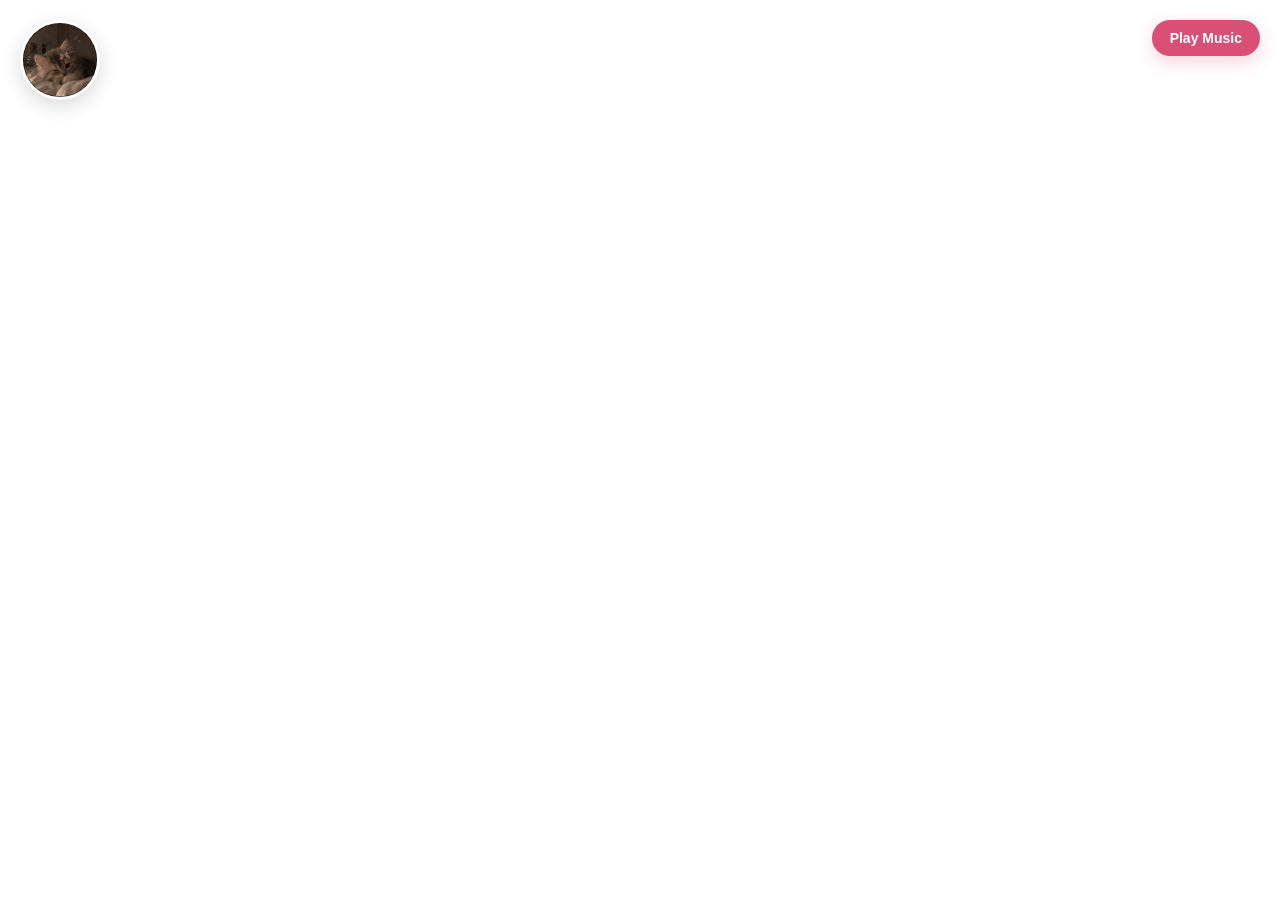
==== commit caef7e92: "Fix mobile music and theme controls Fixed mobile Night/Day Mode and music controls, improved music r" ====
--- a/html/index.html
+++ b/html/index.html
@@ -46,6 +46,10 @@
 
     <button id="musicButton">Play Music</button>
 
-    <script src="../js/music.js"></script>
+    <script src="../js/personalization.js"></script>
+    <script src="../js/monkey.js"></script>
+    <script src="../js/firefly-cursor.js"></script>
+    <script src="../js/music.js?v=2"></script>
+    <script src="../js/theme.js?v=2"></script>
   </body>
 </html>
